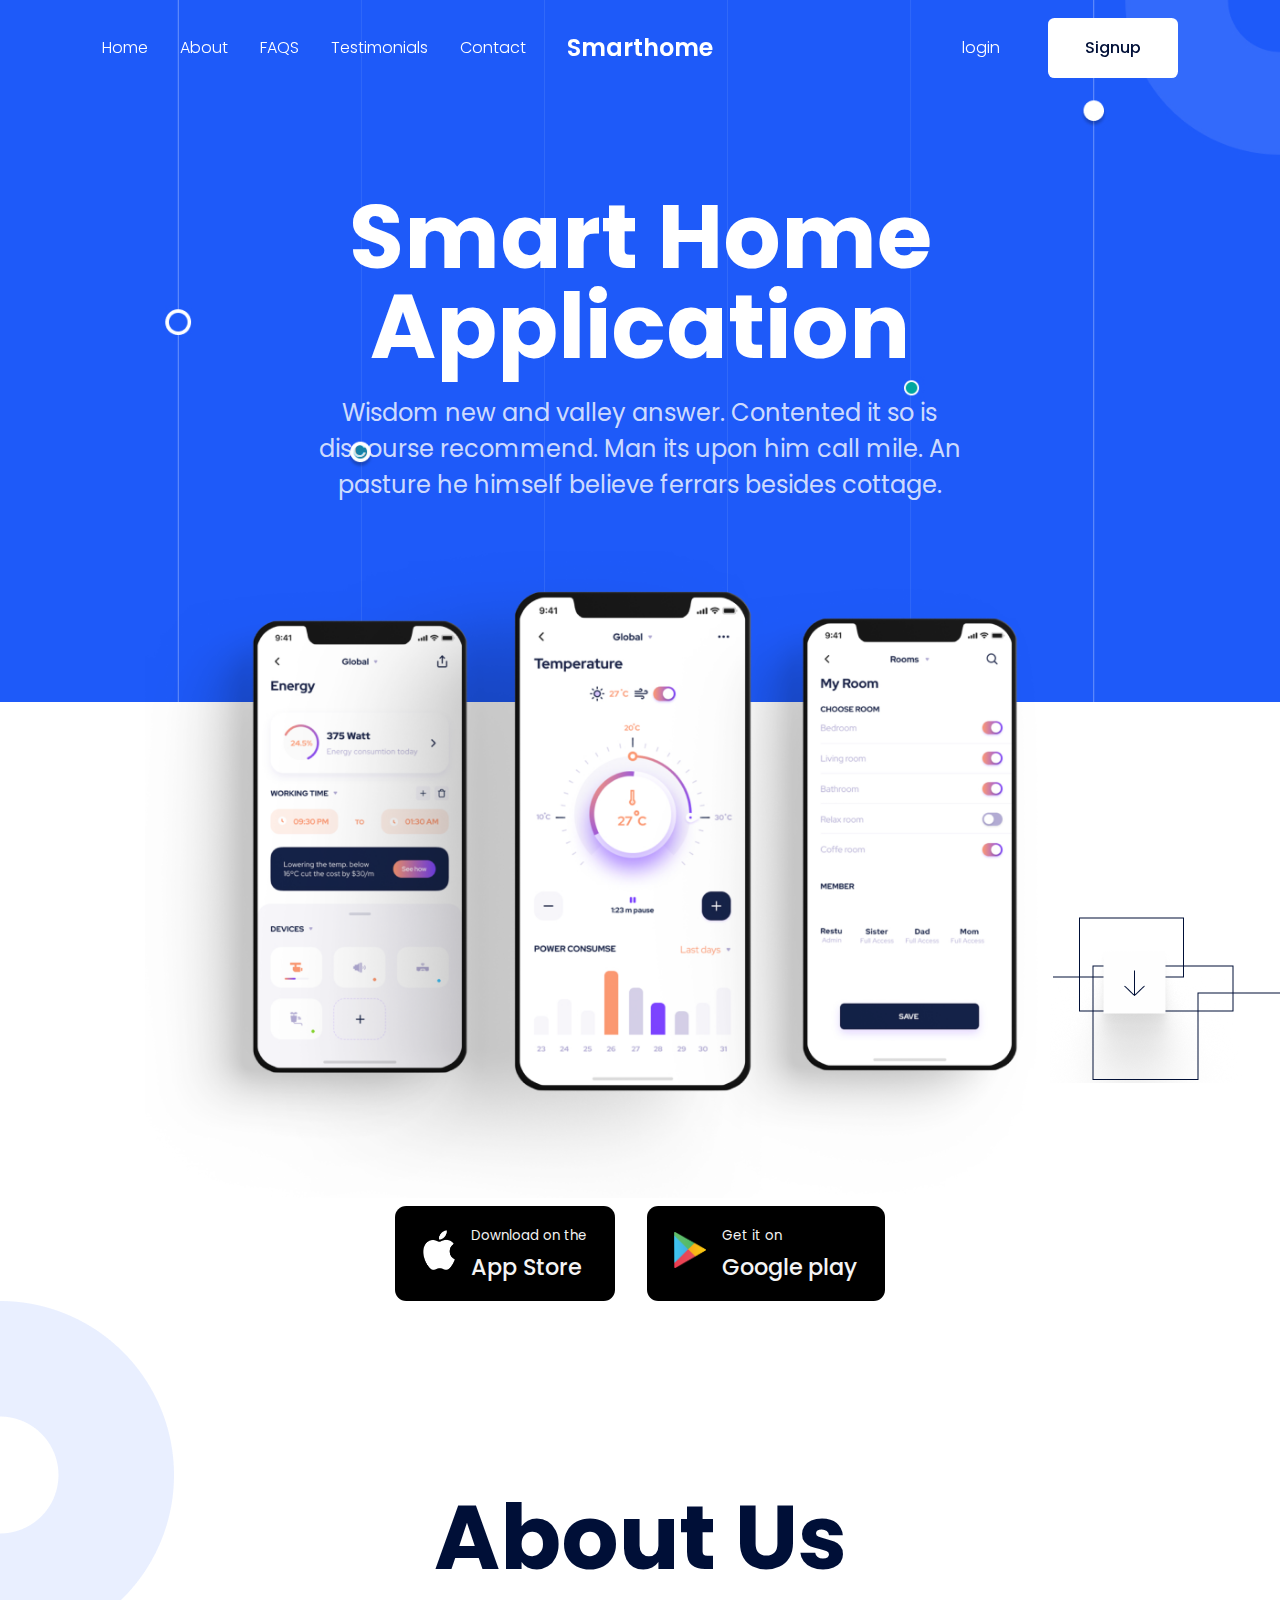
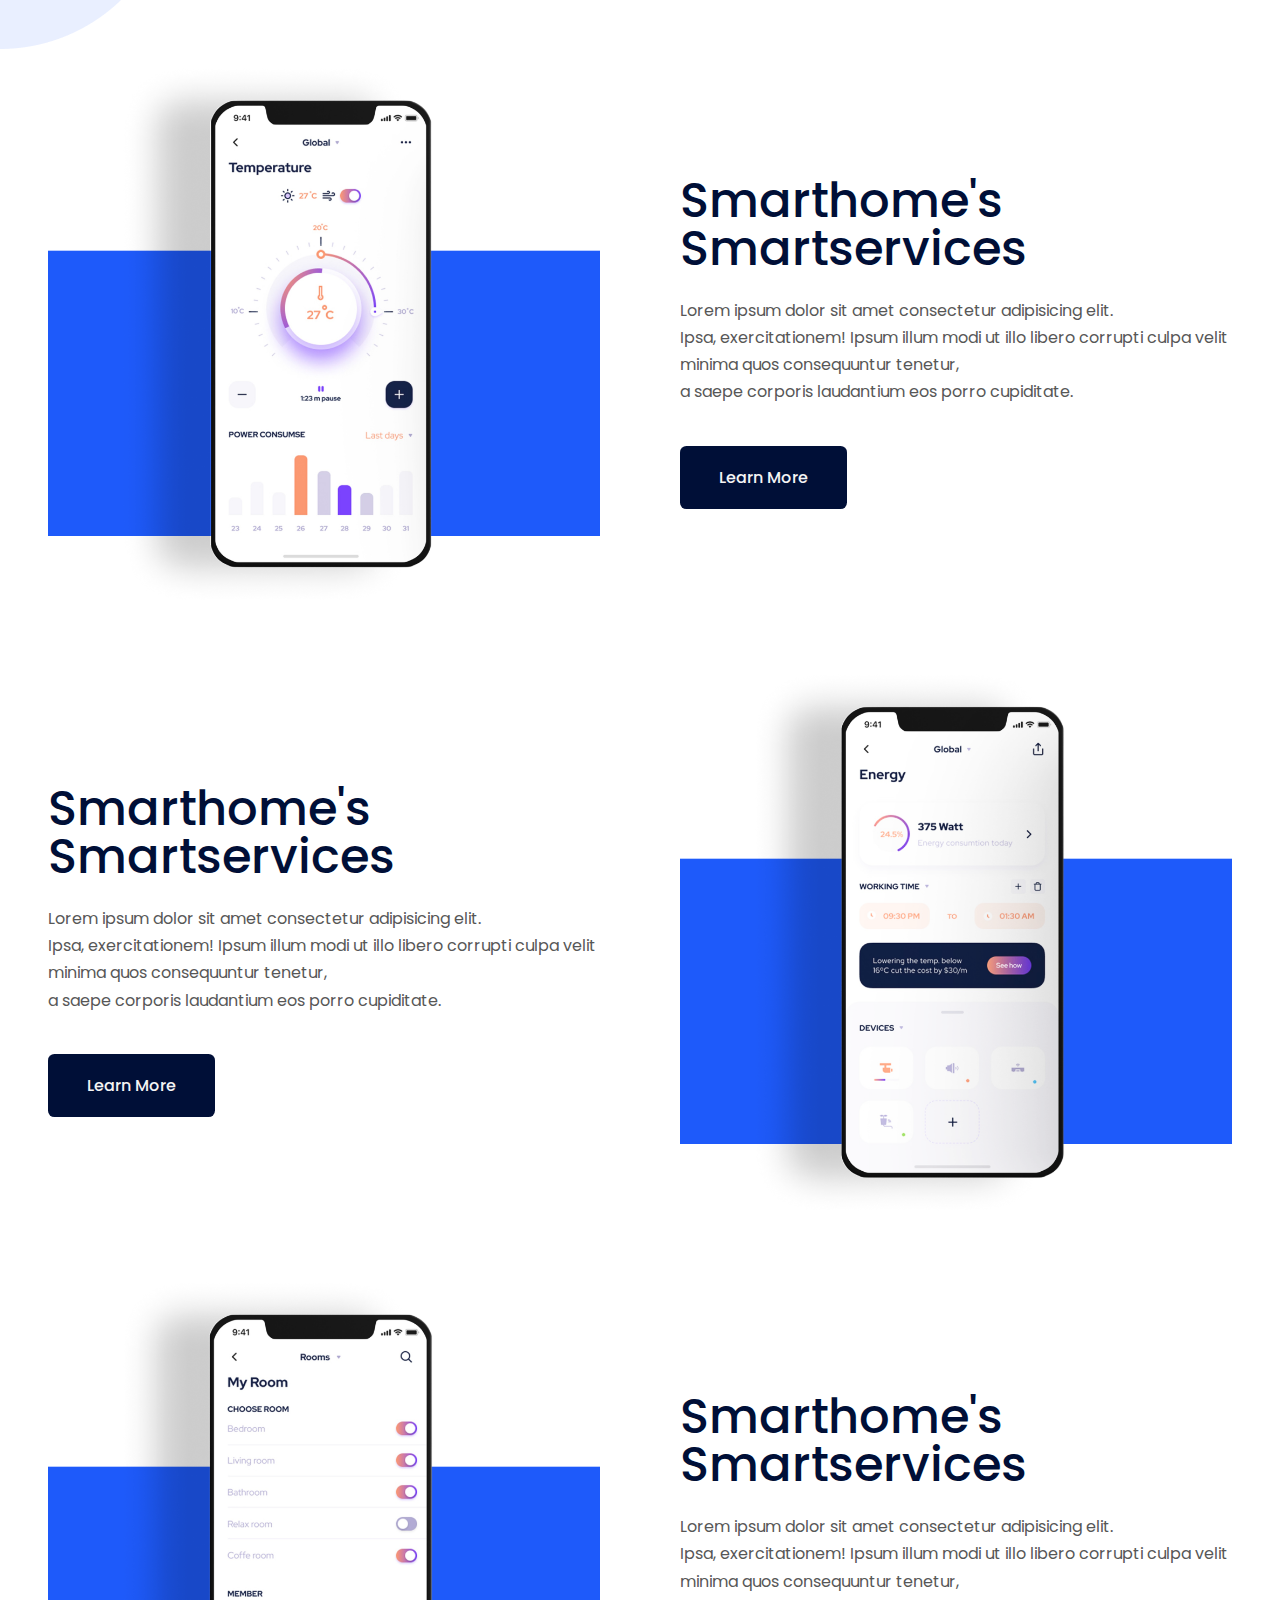
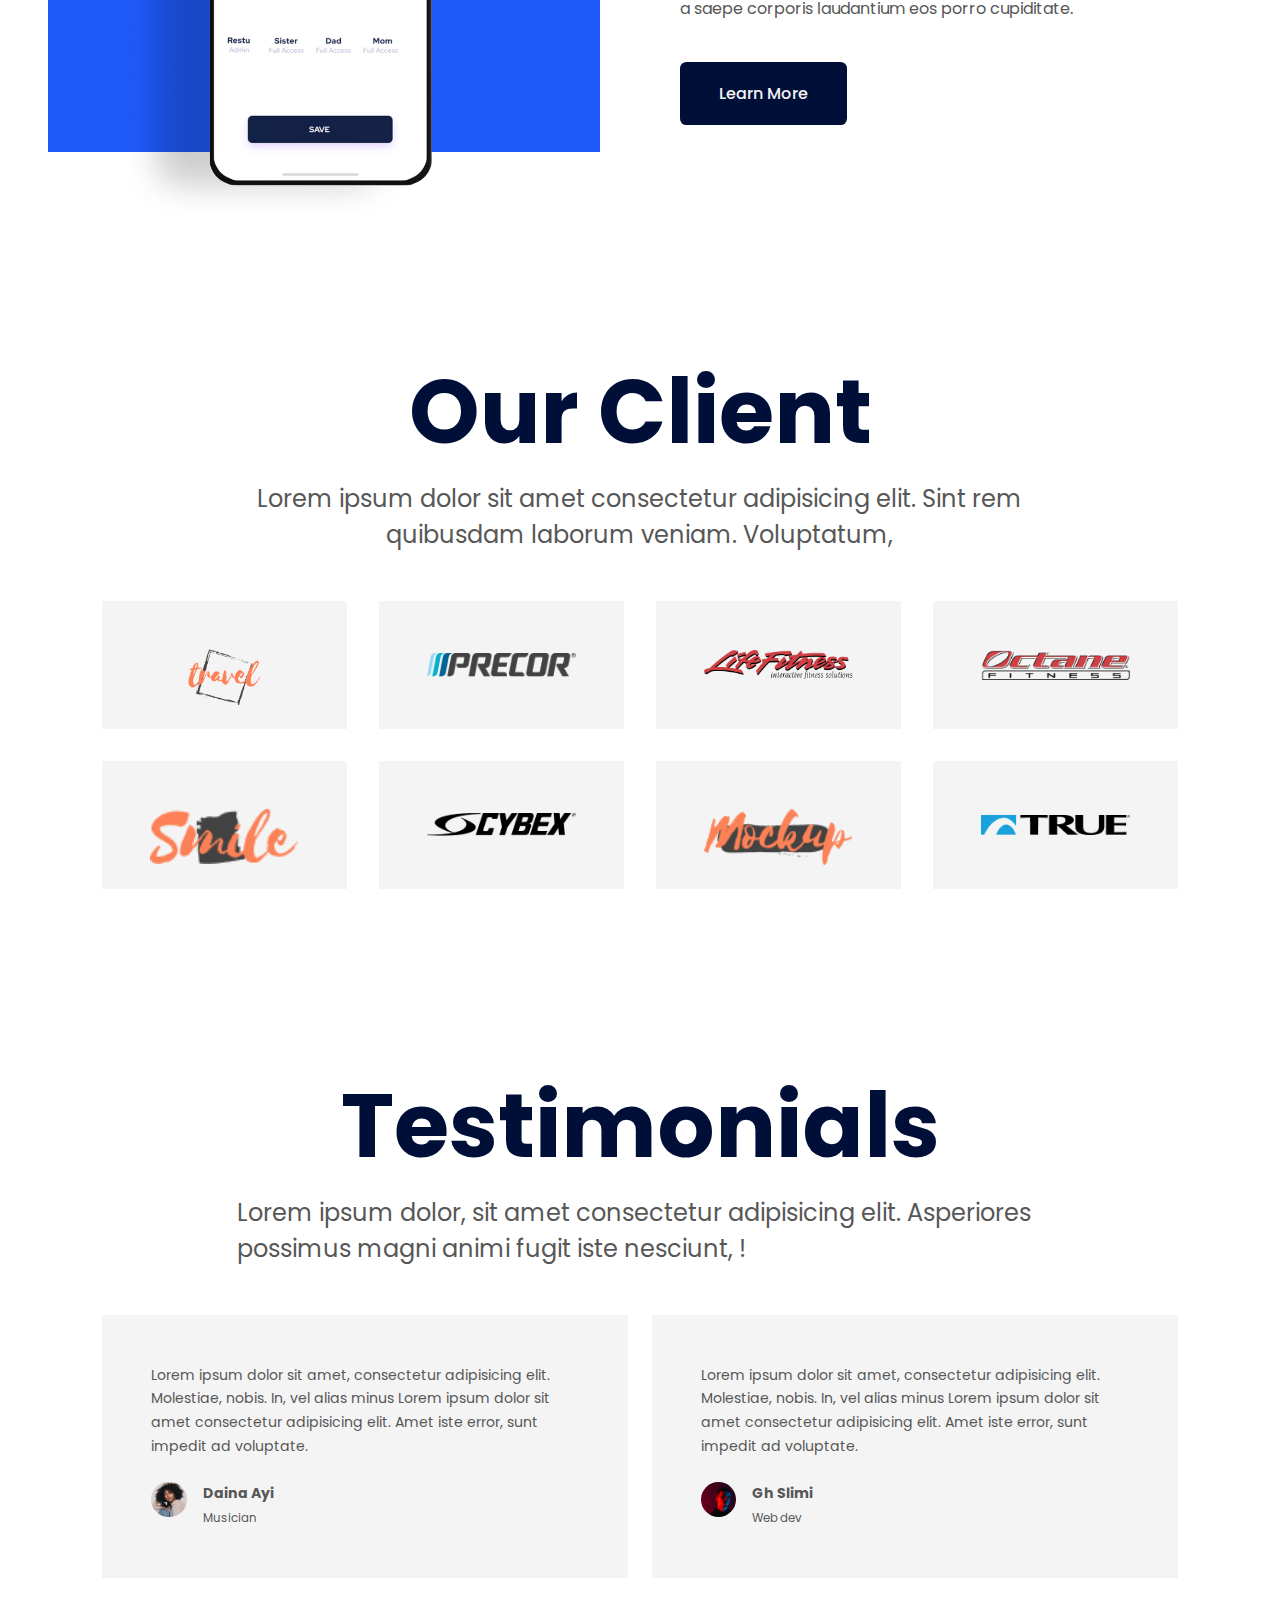
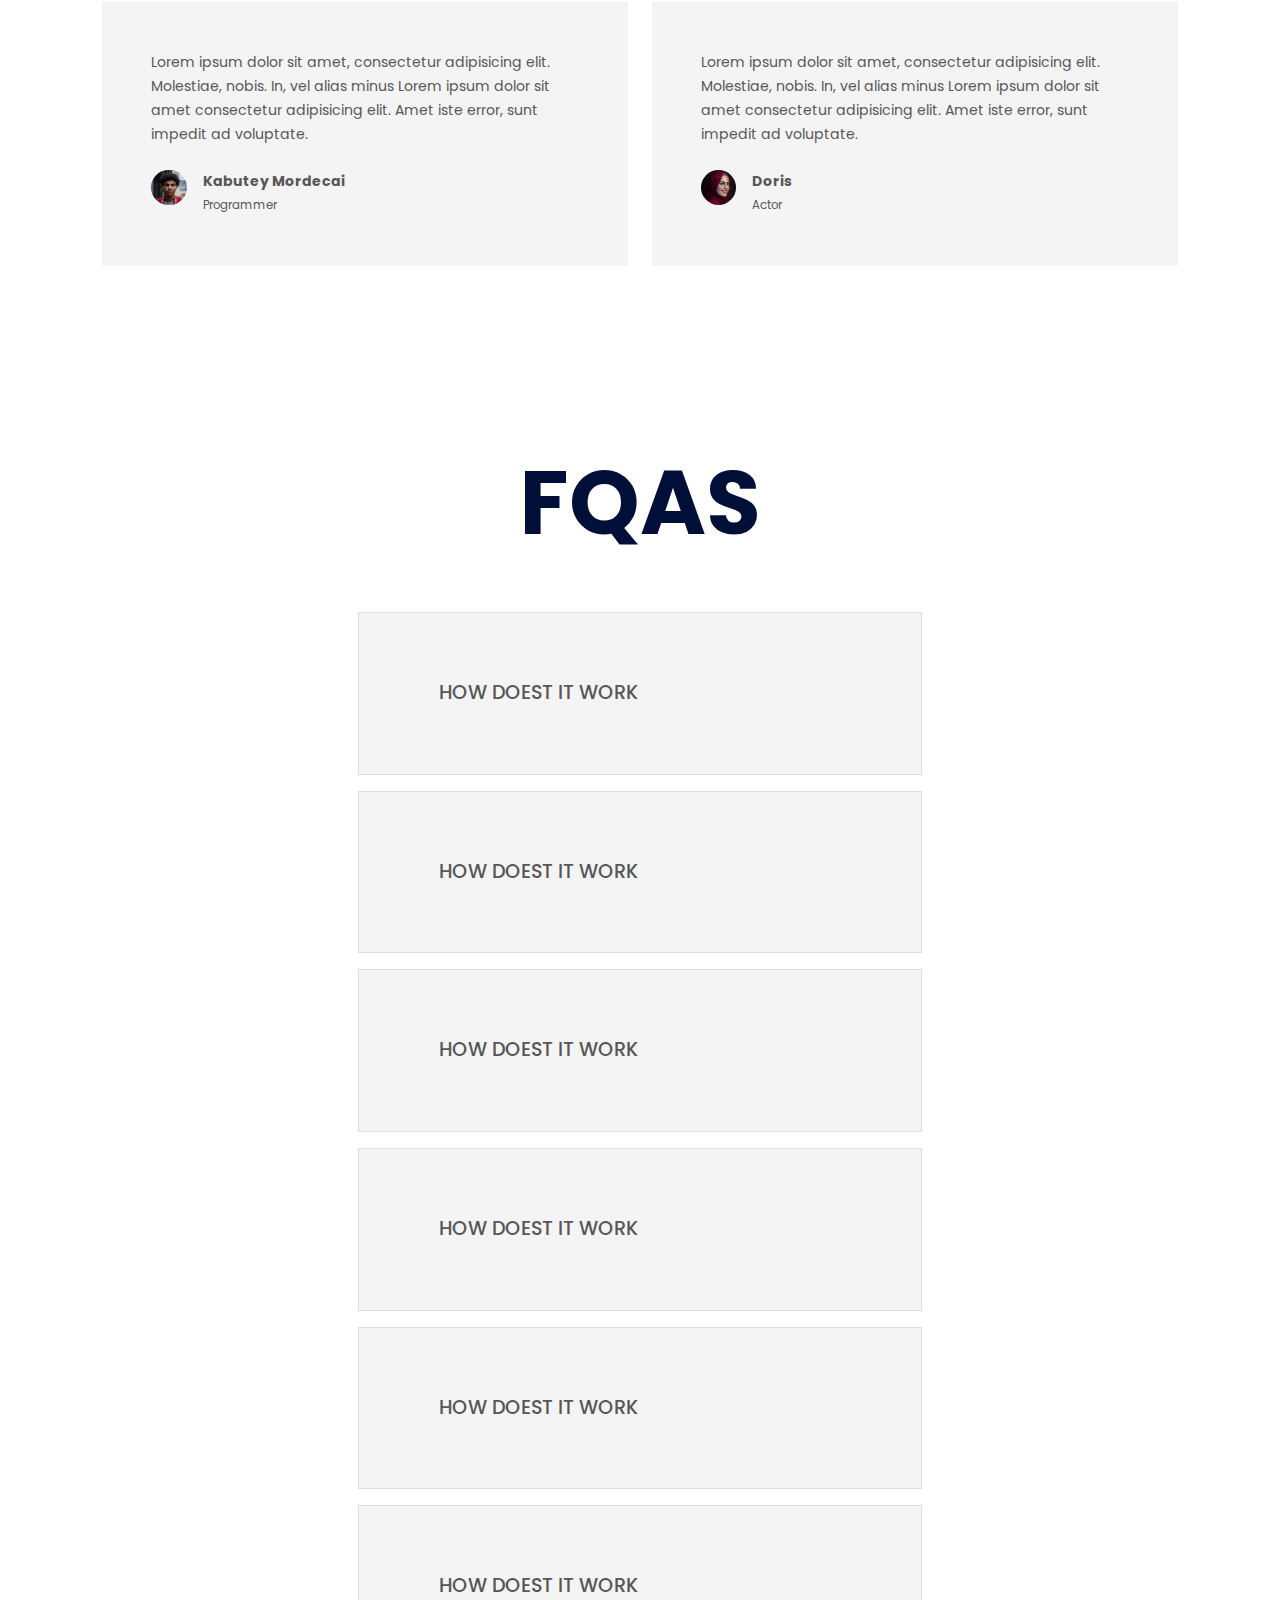
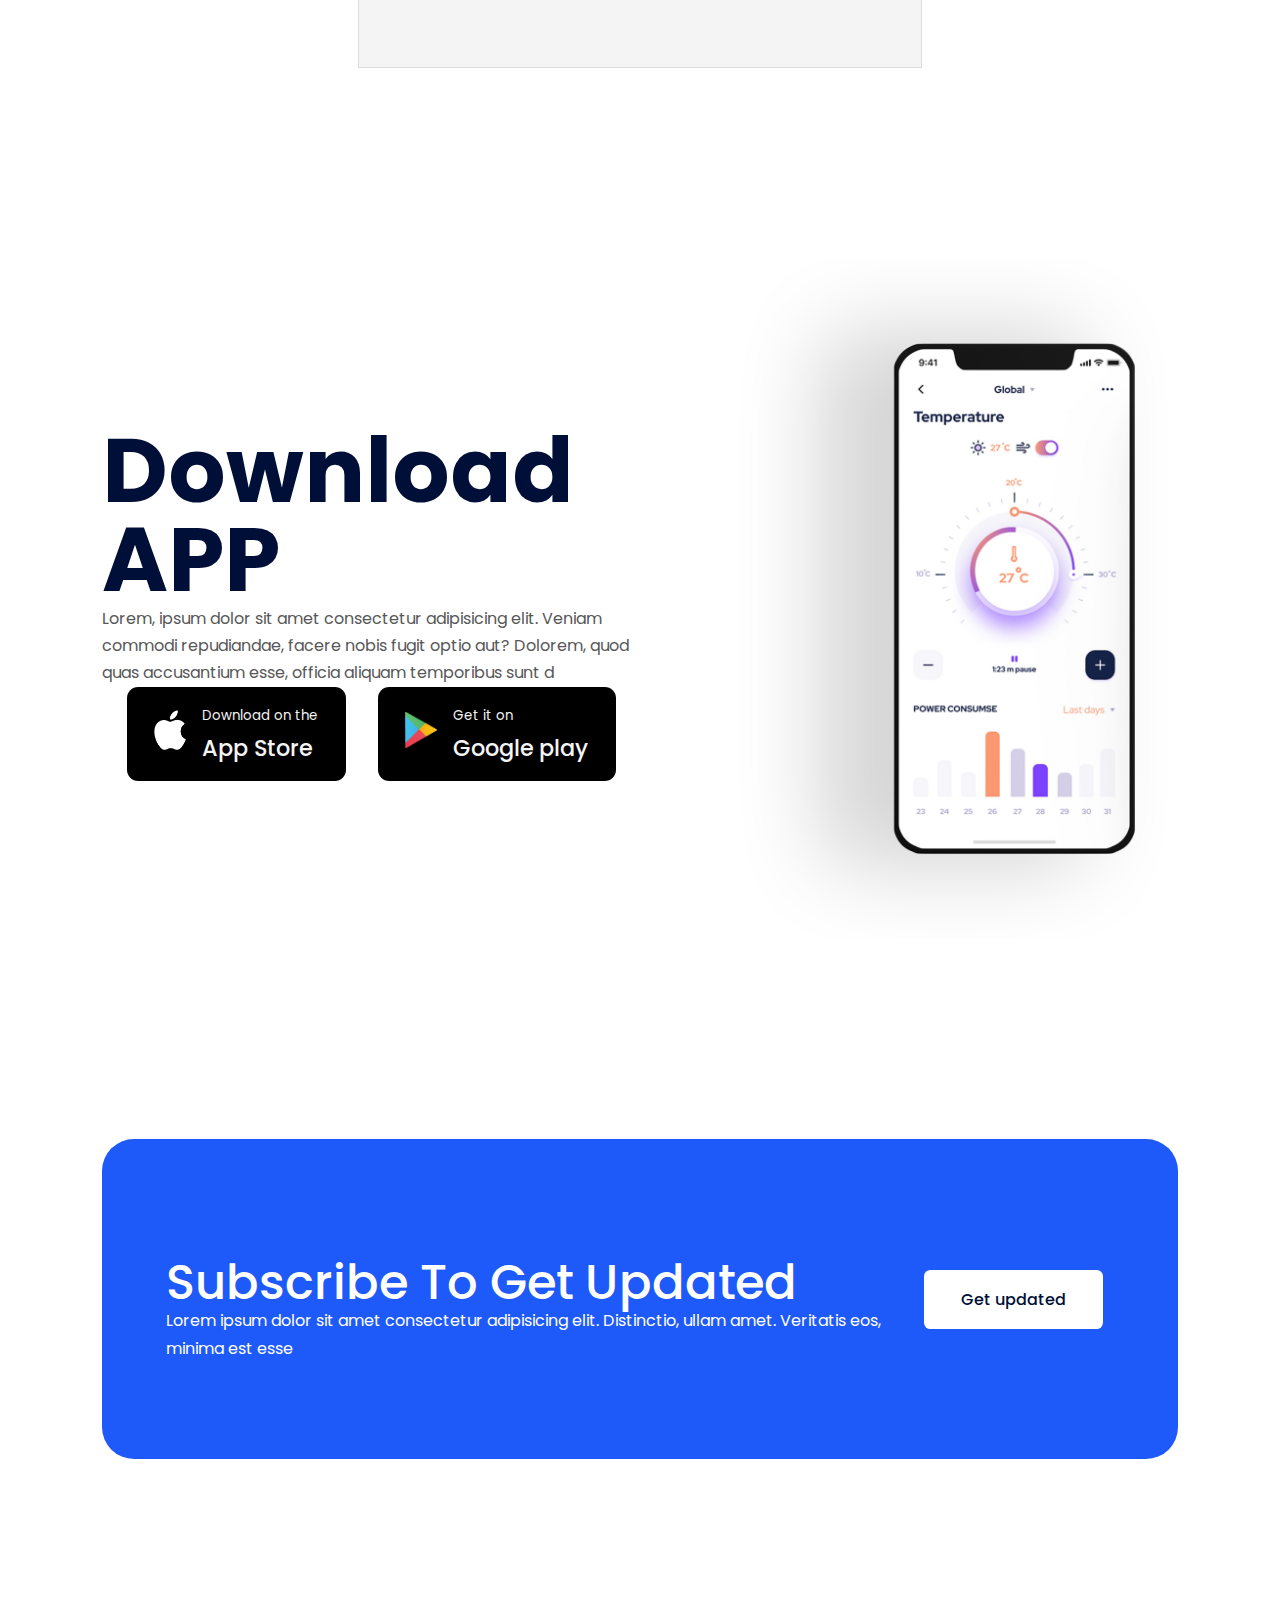
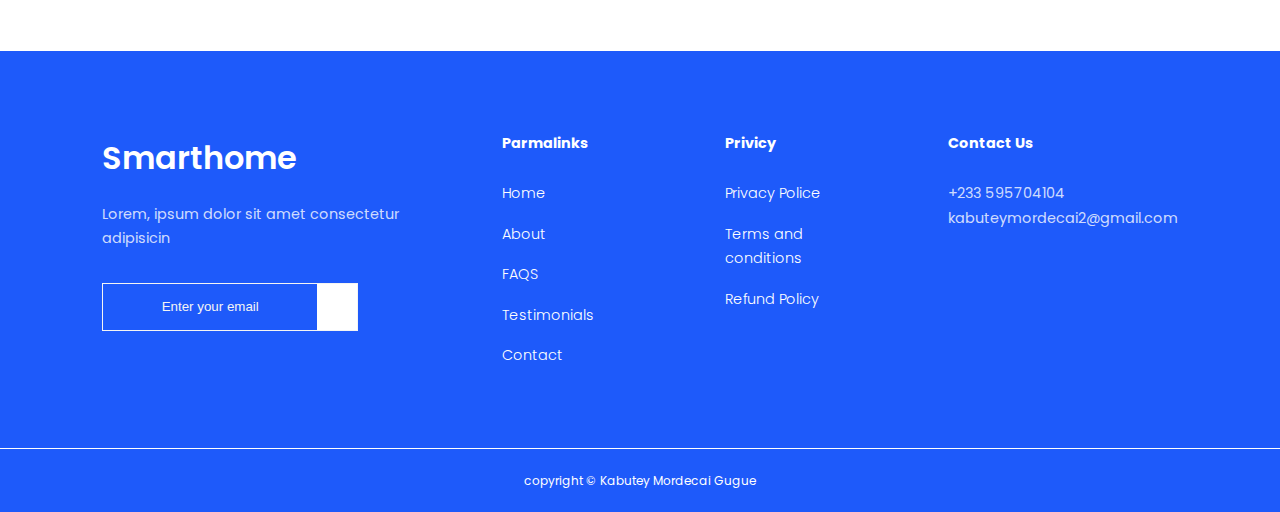
==== index.html @ ef90bf24 "Smarthome" ====
<!DOCTYPE html>
<html lang="en">
  <head>
    <meta charset="UTF-8" />
    <meta http-equiv="X-UA-Compatible" content="IE=edge" />
    <meta name="viewport" content="width=device-width, initial-scale=1.0" />
    <title>Responsive Smartphone website</title>
    <!-- FONTAWESOME CDN -->
    <link
      rel="stylesheet"
      href="https://cdnjs.cloudflare.com/ajax/libs/font-awesome/6.3.0/css/all.min.css"
      integrity="sha512-SzlrxWUlpfuzQ+pcUCosxcglQRNAq/DZjVsC0lE40xsADsfeQoEypE+enwcOiGjk/bSuGGKHEyjSoQ1zVisanQ=="
      crossorigin="anonymous"
      referrerpolicy="no-referrer"
    />
    <!-- google font poppingb link -->
    <link rel="preconnect" href="https://fonts.googleapis.com" />
    <link rel="preconnect" href="https://fonts.gstatic.com" crossorigin />
    <link
      href="https://fonts.googleapis.com/css2?family=Poppins:wght@100;200;300;400;500;600;700;800;900&display=swap"
      rel="stylesheet"
    />
    <!-- stylesheet link -->
    <link rel="stylesheet" href="style.css" />
    <link rel="stylesheet" href="contact.css">
  </head>
  <body>
    <nav>
      <div class="container nav__container">
        <ul class="nav__items">
          <li><a href="index.html">Home</a></li>
          <li><a href="index.html#about">About</a></li>
          <li><a href="index.html#faqs">FAQS</a></li>
          <li><a href="#testimonials">Testimonials</a></li>
          <li><a href="contact.html" target="_blank">Contact</a></li>
        </ul>
        <a href="index.html" class="nav__logo"><h3>Smarthome</h3></a>

        <div class="nav__signin-sinup">
          <a href="#">login</a>
          <a href="#" class="btn">Signup</a>
        </div>
        <button id="menu-btn">
          <i class="fa-sharp fa-solid fa-bars"></i>
        </button>
        <button id="close-btn"><i class="fa-solid fa-xmark"></i></button>
      </div>
    </nav>
    <!-- ==============================END OF NAVBAR=================================== -->
    <header>
      <div class="container header__container">
        <h1 class="header_title">Smart Home <br />Application</h1>
        <p class="lead">
          Wisdom new and valley answer. Contented it so is discourse recommend.
          Man its upon him call mile. An pasture he himself believe ferrars
          besides cottage.
        </p>
        <div class="header__image">
          <img src="./images/hero.png" />
        </div>
        <div class="cta">
          <a
            href="https://www.apple.com/app-store/"
            class="btn btn-primary"
            target="_blank"
          >
            <div class="logo">
              <img src="./images/Apple-logo.png" />
            </div>
            <span>
              <small>Download on the</small>
              <h4>App Store</h4>
            </span>
          </a>
          <a
            href="https://play.google.com/store"
            class="btn btn-primary"
            target="_blank"
          >
            <div class="logo">
              <img src="./images/google playstore.png" />
            </div>
            <span>
              <small>Get it on </small>
              <h4>Google play</h4>
            </span>
          </a>
        </div>
        <div class="header_socails">
          <a href="https://facebook.com/apple" target="_blank"
            ><i class="fa-brands fa-facebook"></i
          ></a>
          <a href="https://instagram.com/apple" target="_blank"
            ><i class="fa-brands fa-instagram"></i
          ></a>
          <a href="https://twitter.com/apple" target="_blank"
            ><i class="fa-brands fa-twitter"></i
          ></a>
          <a href="https://linkedin.com/apple" target="_blank"
            ><i class="fa-brands fa-linkedin"></i
          ></a>
        </div>
      </div>
      <div class="header_decorator-1">
        <img src="./images/header-decorator1.png" />
      </div>
      <div class="header_decorator-2">
        <img src="./images/header-decorator-2.png" />
      </div>
    </header>

    <!-- ==============================END OF Header=================================== -->

    <section id="about">
      <h1 class="about__title">About Us</h1>
      <div class="contianer">
        <article class="about__article">
          <div class="about_"><img src="./images/about1.png" alt="" /></div>
          <div class="about_content">
            <h2 class="about__article-title">Smarthome's Smartservices</h2>

            <p>
              Lorem ipsum dolor sit amet consectetur adipisicing elit. <br />
              Ipsa, exercitationem! Ipsum illum modi ut illo libero corrupti
              culpa velit minima quos consequuntur tenetur, <br />
              a saepe corporis laudantium eos porro cupiditate.
            </p>
            <a href="#" class="btn btn-primary">Learn More</a>
          </div>
        </article>
        <article class="about__article">
          <div class="about_content">
            <h2 class="about__article-title">Smarthome's Smartservices</h2>

            <p>
              Lorem ipsum dolor sit amet consectetur adipisicing elit. <br />
              Ipsa, exercitationem! Ipsum illum modi ut illo libero corrupti
              culpa velit minima quos consequuntur tenetur, <br />
              a saepe corporis laudantium eos porro cupiditate.
            </p>
            <a href="#" class="btn btn-primary">  Learn More </a>
          </div>
          <div class="about_"><img src="./images/about2.png" alt="" /></div>
        </article>

        <article class="about__article">
          <div class="about_image">
            <img src="./images/about3.png" alt="" />
          </div>
          <div class="about_content">
            <h2 class="about__article-title">Smarthome's Smartservices</h2>

            <p>
              Lorem ipsum dolor sit amet consectetur adipisicing elit. <br />
              Ipsa, exercitationem! Ipsum illum modi ut illo libero corrupti
              culpa velit minima quos consequuntur tenetur, <br />
              a saepe corporis laudantium eos porro cupiditate.
            </p>
            <a href="#" class="btn btn-primary">Learn More</a>
          </div>
        </article>
      </div>
    </section>
    <!-- ==============================END OF ABOUT SECTION=================================== -->

    <!-- ==============================Cleint SECTION=================================== -->
    <section id="clients">
      <h1>Our Client</h1>
      <p class="lead">
        Lorem ipsum dolor sit amet consectetur adipisicing elit. Sint rem
        quibusdam laborum veniam. Voluptatum,
      </p>
      <div class="container client_container">
        <div>
          <img src="./images/client1.png" alt="" />
        </div>
        <div>
          <img src="./images/client2.png" alt="" />
        </div>
        <div>
          <img src="./images/client3.png" alt="" />
        </div>
        <div><img src="./images/client4.png" alt="" /></div>
        <div><img src="./images/client5.png" alt="" /></div>
        <div><img src="./images/client6.png" alt="" /></div>
        <div><img src="./images/client7.png" alt="" /></div>
        <div><img src="./images/client8.png" alt="" /></div>
      </div>
    </section>
    <!-- ==============================END OF CLIENT SECTION=================================== -->

    <!-- ==============================TESTIMOTIALS SECTION=================================== -->
    
        <section id="testimonials">
          <h1>Testimonials</h1>
          <p class="lead">
            Lorem ipsum dolor, sit amet consectetur adipisicing elit. Asperiores possimus magni animi fugit iste nesciunt, !
          </p>
          <div class="container testimonials__container">
            <article class="testimonial">
              <p>Lorem ipsum dolor sit amet, consectetur adipisicing elit. Molestiae, nobis. In, vel alias minus Lorem ipsum dolor sit amet consectetur adipisicing elit. Amet iste error, sunt impedit ad voluptate.</p>
              <div class="testimonial__client">

                <div class="avatar">
                  <img src="./images/avatar1.jpg" alt="">
                </div>
              <div class="testimonial_work">
                <p><b>Daina Ayi </b></p>
                <small>Musician</small>
              </div>
              </div>
            </article>
            <article class="testimonial">
              <p>Lorem ipsum dolor sit amet, consectetur adipisicing elit. Molestiae, nobis. In, vel alias minus Lorem ipsum dolor sit amet consectetur adipisicing elit. Amet iste error, sunt impedit ad voluptate.</p>
              <div class="testimonial__client">

                <div class="avatar">
                  <img src="./images/avatar2.jpg" alt="">
                </div>
                <div class="testimonial_work">
                  <p><b>Gh Slimi </b></p>
                  <small>Web dev</small>
                </div>
              </div>
            </article>

            <article class="testimonial">
              <p>Lorem ipsum dolor sit amet, consectetur adipisicing elit. Molestiae, nobis. In, vel alias minus Lorem ipsum dolor sit amet consectetur adipisicing elit. Amet iste error, sunt impedit ad voluptate.</p>
              <div class="testimonial__client">

                <div class="avatar">
                  <img src="./images/avatar3.jpg" alt="">
                </div>
                <div class="testimonial_work">
                  <p><b>Kabutey Mordecai </b></p>
                  <small>Programmer</small>
                </div>
              </div>
            </article>

            <article class="testimonial">
              <p>Lorem ipsum dolor sit amet, consectetur adipisicing elit. Molestiae, nobis. In, vel alias minus Lorem ipsum dolor sit amet consectetur adipisicing elit. Amet iste error, sunt impedit ad voluptate.</p>
              <div class="testimonial__client">
              <div class="avatar">
                <img src="./images/avatar4.jpg" alt="">
              </div>
                  <div class="testimonial_work">
                    <p><b>  Doris </b> </p>
                    <small>Actor</small>
                </div>
              </div>
            </article>
          </div>
        </section>
        <!-- ==============================END OF TESTIMOTIALS SECTION=================================== -->
    <!-- ==============================FQAS SECTION=================================== -->
    <section id="faqs">
      <h1>FQAS</h1>
      <div class="container faqs__contaniner">

        <article class="faq  ">
          <span class="faq__icon"><i class="fa-brands fa-plus"></i></span>
          <div class="faq__question-answer">
            <h4 class="faq_quetion">HOW DOEST IT WORK</h4>
            <p class="faq_answer">Lorem ipsum dolor sit amet consectetur adipisicing elit. Distinctio, fugiat asperiores, repudiandae,</p>
          </div>
        </article>
        <article class="faq">
          <span class="faq__icon"><i class="fa-brands fa-plus"></i></span>
          <div class="faq__question-answer">
            <h4 class="faq_quetion">HOW DOEST IT WORK</h4>
            <p class="faq_answer">Lorem ipsum dolor sit amet consectetur adipisicing elit. Distinctio, fugiat asperiores, repudiandae,</p>
          </div>
        </article>
        
        
        <article class="faq">
          <span class="faq__icon"><i class="fa-brands fa-plus"></i></span>
          <div class="faq__question-answer">
            <h4 class="faq_quetion">HOW DOEST IT WORK</h4>
            <p class="faq_answer">Lorem ipsum dolor sit amet consectetur adipisicing elit. Distinctio, fugiat asperiores, repudiandae,</p>
          </div>
        </article>
        <article class="faq">
          <span class="faq__icon"><i class="fa-brands fa-plus"></i></span>
          <div class="faq__question-answer">
            <h4 class="faq_quetion">HOW DOEST IT WORK</h4>
            <p class="faq_answer">Lorem ipsum dolor sit amet consectetur adipisicing elit. Distinctio, fugiat asperiores, repudiandae,</p>
          </div>
        </article>
        <article class="faq">
          <span class="faq__icon"><i class="fa-brands fa-plus"></i></span>
          <div class="faq__question-answer">
            <h4 class="faq_quetion">HOW DOEST IT WORK</h4>
            <p class="faq_answer">Lorem ipsum dolor sit amet consectetur adipisicing elit. Distinctio, fugiat asperiores, repudiandae,</p>
          </div>
        </article>
        <article class="faq">
          <span class="faq__icon"><i class="fa-brands fa-plus"></i></span>
          <div class="faq__question-answer">
            <h4 class="faq_quetion">HOW DOEST IT WORK</h4>
            <p class="faq_answer">Lorem ipsum dolor sit amet consectetur adipisicing elit. Distinctio, fugiat asperiores, repudiandae,</p>
          </div>
        </article>
      </div>
    </section>
     <!-- ==============================DOWNLOAD SECTION=================================== -->
     <section id="downloadAPP">
      <div class="container download__containerAPP">
        <div class="downloadAPP__content">
          <h1>Download <br> APP </h1>
          <p>Lorem, ipsum dolor sit amet consectetur adipisicing elit. Veniam commodi repudiandae, facere nobis fugit optio aut? Dolorem, quod quas accusantium esse, officia aliquam temporibus sunt d</p>
          
          <div class="cta">
            <a
              href="https://www.apple.com/app-store/"
              class="btn btn-primary"
              target="_blank"
            >
              <div class="logo">
                <img src="./images/Apple-logo.png" />
              </div>
              <span>
                <small>Download on the</small>
                <h4>App Store</h4>
              </span>
            </a>
            <a
              href="https://play.google.com/store"
              class="btn btn-primary"
              target="_blank"
            >
              <div class="logo">
                <img src="./images/google playstore.png" />
              </div>
              <span>
                <small>Get it on </small>
                <h4>Google play</h4>
              </span>
            </a>
          </div>

        </div>
        <div class="downloadAPP__image">
          <img src="./images/app.png" alt="">
        </div>
      </div>
     </section>
     <!-- ==============================END DOWNLOAD SECTION=================================== -->



     <!-- ==============================SUBSCRIBE SECTION=================================== -->

     <section id="subscribe">
      <div class="container subscribe__container">

        <div class="subscribe_text">
          <h2   >Subscribe To Get Updated</h2>
          <p>Lorem ipsum dolor sit amet consectetur adipisicing elit. Distinctio, ullam amet. Veritatis eos, minima est esse </p>
        </div>
        <a href="#" class="btn subscribe__btn"> Get updated </a>
      </div>
     </section>

     
     <!-- ============================= END SUBSCRIBE SECTION=================================== -->


     <!-- ============================= FOOTER SECTION=================================== -->

     <footer >
      <div   class="container footer__container">
        <div class="footer__1">
          
            <a href="index.html"><h3 class="footer__logo">Smarthome</h3></a>
            <p>Lorem, ipsum dolor sit amet consectetur adipisicin</p>
            <div class="footer__subscribe">
              <input type="email" name="email" placeholder="Enter your email" required />
              <button type="submit"><i class="fa-solid fa-arrow-right"></i></button>
            </div>
          </div>
          <div class="footer__2">
            <h4>Parmalinks</h4>
            <ul class="permalinks">
              <li><a href="index.html">Home</a></li>
              <li><a href="index.html#about">About</a></li>
              <li><a href="index.html#faqs">FAQS</a></li>
              <li><a href="#testimonials">Testimonials</a></li>
              <li><a href="contact.html">Contact</a></li>
            </ul>
          </div>
          <div class="footer__3">
            <h4>Privicy</h4>
            <ul>

             <li> <a href="#">Privacy Police</a></li>
             <li> <a href="#">Terms and conditions</a></li>
             <li>  <a href="#">Refund Policy</a></li>
            </ul>
          </div>
          <div class="footer__4">
            <h4>Contact Us</h4>
            <p>+233 595704104 <br> kabuteymordecai2@gmail.com</p>
            <div class="footer_socails">
              <a href="https://facebook.com/apple" target="_blank"
              ><i class="fa-brands fa-facebook"></i
                ></a>
                <a href="https://instagram.com/apple" target="_blank"
                ><i class="fa-brands fa-instagram"></i
                  ></a>
                  <a href="https://twitter.com/apple" target="_blank"
                  ><i class="fa-brands fa-twitter"></i
                    ></a>
                    <a href="https://linkedin.com/apple" target="_blank"
                    ><i class="fa-brands fa-linkedin"></i
                      ></a>
                    </div>
                    
                  </div>
                </div>
     
    
      <div class="copyright">
        <small>copyright &copy; Kabutey Mordecai Gugue </small> 
      </div>

     </footer>

     <script src="./script.js"></script>
  </body>
</html>
---- style.css ----
:root {
  --color-primary: #1e5afa;
  --color-primary-variant: rgba(0, 0, 240, 0.2);
  --color-white: #fff;
  --color-light: #f4f4f4;
  --color-black: #000f37;
  --color-dark: #575757;
  --bottom-section-padding: 12rem;
  --bottom-section-padding-mobile: 8rem;
  --transition: all 400ms ease;
  --container-width: 84%;
  --container-width-tablet: 90%;
  --container-width-phone: 94%;
}

*{
    margin: 0;
    padding: 0;
    box-sizing: border-box;
    text-decoration: none;
    list-style: none;
    outline: 0;
}

html{
    scroll-behavior: smooth;
}

body{
  font-family: 'Poppins', sans-serif; 
  color: var(--color-dark);
  background: var(--color-white);
  /* background: #575757; */
  line-height: 1.7;
}

.container{
    width: var(--container-width);
    margin: 0 auto;
}
h1{
    font-size: 5.6rem;
    line-height: 1;
    color:var(--color-black);

}

h2{
    font-size: 3rem;
    line-height: 1;
    font-weight: 500;

}

h3{
    font-size: 2rem;
    font-weight: 600;
}

.lead{
    line-height: 1.5;
    font-weight: 400;
    width: 63%;
    margin: 1.5rem auto 3rem ;
    font-size: 1.5rem;
}

a{
    color:var(--color-white);
    font-weight: 300;    
}

img{
    width: 100%;

}

.btn{
    display: inline-block;
    padding: 1rem 2.3rem;
    background:var(--color-white);
    color: var(--color-black);
    font-weight: 500;
    border-radius: 0.4rem;
}

.btn-primary{
    background:var(--color-black);
    transition: all 300ms ease ;
    border: 2px solid transparent;
    color:var(--color-light);

}

.btn-primary:hover{
    background:var(--color-white);
    color: var(--color-black);
    border-color: var(--color-black);
    border: 2px solid;
}

.avatar{
    width: 2.2rem;
    height: 2.2rem;
    overflow: hidden;
    border-radius: 50%;

}

section{
    max-width: 100vw;
    padding-bottom: var(--bottom-section-padding);
}
 
/* ========Navbar============ */

    nav{
    width: 100vw;
    height: 6rem;
    display: grid;
    place-items: center;
    position: fixed ;
    top: 0;
    left: 0;
    z-index: 2;
    /* background:var(--color-primary); */
}
 .window-scroll{
    background: var(--color-primary);
    border-bottom: 1px solid var(--color-white);
    box-shadow: 0 1rem 1rem var(--color-primary-variant);
 }
.nav__container{
    display: flex;
    justify-content: space-between;
    align-items: center;
}

nav button{
    display: none;
    border: none;
}

.nav__items{
    display: flex;
    gap: 2rem;
}

.nav__logo{
    position: absolute;
    top: 50%;
    left: 50%;
    transform: translate(-50%, -50%);
}

.nav__signin-sinup{
    display: flex;
    align-items:center;
    gap: 3rem;
}

.nav__logo h3{
    font-size: 1.5rem;
}

/* ========Header============ */

header{
    background:url(/images/header\ bg.jpg) no-repeat top center/100vw;  
    min-width: 100vw;
    text-align: center;
    padding-bottom: var(--bottom-section-padding);
}

.header_title{
    padding-top: 12rem;
    color: var(--color-white);
}

header p{
    color: rgba(255, 255, 255, 0.8);
    margin-bottom: 0;
}

.header__image{
    width: 92%;
    margin: 0 auto;
}

.cta{
    display: flex;
    justify-content: center;
    gap: 2rem;
}

.cta a{
    display: flex;
    align-items: center;
    gap: 1rem;
    text-align: left;
    font-weight: 400;
    background:#000;
    border-radius: 0.7rem;
    padding: 0.8rem 1.6rem;
    color:var(--color-light)
}
.cta a:hover{
    background:var(--color-black);
    color:var(--color-white);
}

.cta .logo{
    width: 2rem;

}

.cta a h4{
    font-weight: 500;
    font-size: 1.4rem;
}


.header_socails {
    /* background: red; */
    position: absolute;
    left: 3rem;
    top: 36%;
    display: flex;
    flex-direction: column;
    gap: 1.5rem;
    font-size: 1.5rem;
   
   
}

.header_decorator-1{
    position: absolute;
    
}

.header_decorator-2{
    position: absolute;
    right: 0;
    margin-top: -24rem;

}

/* ========ABOUT============ */
    .about__title{
        text-align: center;
        margin-bottom: 5rem;
    }

    .about__article{
        display: grid;
        grid-template-columns: 1fr 1fr ;
        gap: 5rem;
        align-items: center;
        margin: 3rem;
        /* margin-left: 1.5rem; */
    }

    .about__article-title{
        color: var(--color-black);
        margin-bottom: 1.5rem;
    }

    .about__article .btn{
        margin-top: 2.5rem;
       
    }
/* ========CLIENT============ */ 
#clients{
    margin-top: -7rem;
    text-align: center;
}

.client_container{
    display: grid;
    grid-template-columns: repeat(4, 1fr);
    gap: 2rem;
}

.client_container div{
    background:var(--color-light);
    display: grid;
    place-items: center;
    height: 8rem;
    padding: 3rem;
    transition: all 300ms ease;
    
}

.client_container div:hover{
    background: var(--color-white);
}


/* ========Testimonials============ */

#testimonials h1{
    text-align: center;
}

.testimonials__container{
    display: grid;
    grid-template-columns: 1fr 1fr;
    gap: 1.5rem;     
}

.testimonial{
    display: flex;
    flex-direction: column;
    gap: 1.4rem;
    background:var(--color-light);
    padding: 3rem;
    font-size: 0.88rem;
    border: 1px solid transparent;
    transition: all 300ms ease;
}

.testimonial:hover{
    background: var(--color-white) ;
    border-color: var(--color-primary);
   
    color: var(--color-primary);

    box-shadow: 0 2rem 2rem var(--color-primary-variant);
    z-index: 1;
}

.testimonial__client{
    display: flex;
    gap: 1rem;
}

/* ========FQAs============ */
#faqs h1{
    text-align: center;
    margin-bottom: 4rem;
}

.faqs__contaniner{
    width: 44%;
    display: flex;
    flex-direction: column;
    gap: 1rem;

}

.faq{
    background:var(--color-light);
    display: flex;
    gap: 1rem;
    padding: 4rem;
    border: 1px solid #ddd;
    cursor: pointer;
}

.faq:hover{
    border-color:var(--color-primary);
    color: var(--color-primary);

    
}

.faq__icon i{
    font-size: 1.4rem;
    /* font-weight: 100; */
    
}

.faq_quetion{
    font-size: 1.2rem;
    font-weight: 500;   
}

.faq_answer{
    margin-top: 1rem;
    display: none;
}

.faq.open{
    border:var(--color-primary);
    color: var(--color-primary);
    box-shadow: 0 2rem 2rem var(--color-primary-variant);
    z-index: 1;
}

.faq.open .faq_answer{
    display: block;
}

.download__containerAPP{
    display: grid;
    grid-template-columns: 1fr 1fr;
    align-items:center;
}

.download__content{
    display: flex;
    flex-direction: column;
    gap:2rem;

}

#downloadAPP.cta{
    justify-content: start;
    margin-top: 2rem;
}


.subscribe__container {
    background: var(--color-primary);
    color: var(--color-white);
    display: flex;
    align-items:center;
    padding: 4rem;
    height: 20rem;
    border-radius:  2rem;
}

.subscribe_text  {
    margin-top: 1.4rem;
    width: 80%;
}


/* ======== footer ============ */
footer{
    background: var(--color-primary);
    padding-top: 5rem;
    font-size: 0.9rem;
    color: rgba(255, 255, 255, 0.8);
    margin-bottom: -19rem;
    
}
.footer__container{
    display: grid;
    grid-template-columns: repeat(4, 1fr);
    justify-content: space-between;
    gap: 5rem;
   

}

.footer__container > div  h4{
    margin-bottom: 1.6rem;
    color: var(--color-white);
}

.footer__logo h3 {
    font-size: 1.7rem;
}

.footer__1 p {
    width: 20rem;
    margin: 1rem 0 2rem;

}

.footer__subscribe{
background: transparent;
border: 1px solid var(--color-light);
display: flex;
justify-content: space-between;
align-items:center;
height: 3rem;
width: 80%; 
border: radius 2rem;
}

.footer__subscribe input{
    background: transparent;
    color: var(--color-white);
    /* margin-left: 1rem; */
    height: 100%;
    width: 100%; 
    border: transparent;
    
}

.footer__subscribe input::placeholder{
    margin-left: 1rem;
    text-align: center;
    color:var(--color-light);
    height: 100%;
    width: 100%;
    
}

.footer__subscribe button{
    background: var(--color-white);
    color: var(--color-black);
    transition: all 300ms ease;
    width: 3rem;
    height: 100%;
    font-size: 1.2rem;
    border: transparent;
}

.footer__subscribe button:hover{
    background: var(--color-light);
    color: var(--color-primary);
    cursor: pointer;
}

footer ul li{
    margin-bottom: 1rem;
    
}

footer ul li a:hover{
    color: var(--color-white);
    text-decoration: underline;
}

.footer__4 p{
    margin-bottom: 1.6rem;
}

.footer_socails{
    display: flex;
    gap: 1rem;
    font-size: 1.4rem;
}

.copyright{
    text-align: center;
    margin-top: 4rem;
    padding: 1.2rem;
    color: var(--color-white);
    border-top: 1px solid var(--color-white);

}


/* ======== MEDIA QUARIES ============ */
@media screen and (max-width: 1024px ) {
    .container{
      width:   var(--container-width-tablet);
     }

    h1{
      font-size: 4.3rem;      
    }
    h2{
      font-size: 2rem;      
    }
    h3{
      font-size: 1.9rem;      
    }
    lead{
      width: 72%;
      margin-bottom: 3rem;      
    }

    section{
        padding-bottom: var(--bottom-section-padding-mobile);

    }

    /* ======== NAVBAR ================ */
    nav{
        background:var(--color-primary)
    }

    nav__container{
        position: relative;
        width: 100vw;
    }

    .nav__logo{
        margin-left: 2rem;
        position: relative;
    }

    .nav__items{
        position: fixed;
        top: 6rem;
        right: 0;
        background: var(--color-white) ;
        height: max-content;
        width: 18rem;
        box-shadow: -2rem 2rem 3rem rgba(0 ,0, 0, 0.2) ;   
        flex-direction: column;
        gap: 0;
         z-index: 3;
         display: none;
     }

     .nav__items li{
        width: 100%;
        height: 6rem;
     }

     .nav__items li a{
        color:var(--color-black);
        width: 100%;
        height: 100%;      
        display:flex;
        align-items: center;
        padding-left: 3rem;
        transition: all 400ms ease;
       
     }

     .nav__items li a:hover{
        background: var(--color-primary);
        color: var(--color-white);

     }

     .nav__signin-sinup{
        display: none;
     }

     .nav__logo{
        position: relative;
        left: 0;
        transition: translate(0);

     }

     nav button{
        display: inline-block;
        margin-right: 1.4rem;
        background: transparent;
        color: var(--color-white);
        cursor: pointer;
     }

     nav button#close-btn{
        display: none;

     }

     nav button i{
        font-size: 2rem;
     }


     /* ================ HEADER============= */

     header{
        padding-bottom: var(--bottom-section-padding-mobile);
        background:var(--color-primary);

     }

     .header_title{margin-bottom: 1.5rem;}
     .header__image{
        display: none;
     }
        .cta{
            margin-top: 3rem;   
        }

        .header_socails{
            top: 24%;
            gap: 1rem;
            font-size: 1rem;
        }

        .header_decorator-2{
            display: none;
        }


        /* =============== ABOUT ================== */
        #about{
            margin-top: 7rem;
        }

        .about__article{
            margin: 0 auto;
        }

     /* ================ CLIENTS ================ */
     .client_container{
        gap: 1rem;
     }

     /* ================ TESTIMONIAL================ */
     .testimonials__container{
        grid-template-columns: 1fr;
        gap: 1rem;
     }


     /* ================ DOWNLOADAPP================ */
        #downloadAPP{
            text-align: center;
        }

        #downloadAPP .cta{
            flex-direction:column;
            gap: 1rem;
            margin: 0 auto;
        }

     /* ================SUBSCRIBE================ */
     .subscribe__container{
        flex-direction: column;
        height: auto;
        gap: 5rem;
        padding: 3rem;
        font-size: 1.2rem;

     }

     .subscribe__container p{
        width: 94%; 
     }

     /* =============== FOOTER =============== */

     .footer__container{
        grid-template-columns: repeat(2, 1fr );
}
}


/* MOBLIE PHONE */
@media screen and (max-width:600px) {
    html{
        font-size: 14px;
    }

    h1{
        font-size: 3.2rem;
    }

    h2{
        font-size: 1.8rem;
    }

    h3{
        font-size: 1.4rem;
    }

    .lead{
        width: var(--container-width-phone);
    }

    /* ===== NAVBAR =======  */
    .nav__logo{
        margin-left: 3rem;
    }

    .nav__items l1 a{
        justify-content: center;
        padding: 0;

    }

    nav button{
        margin-right: 0.7rem; 
    }

    /* ===HEADER------- */

        .header_title{
            padding-top: 11rem;
        }

        .cta{
            flex-direction:column;
            align-items: center;
            gap: 1rem;
        }

        .header_socails{
            display: none;
        }


        /* ===============  about============================    */
        .about_article{
            grid-template-columns: 1fr;
            margin-top: 5rem;
            text-align: center;
            gap: 0;
        }

        .about__article:nth-child(2) .about_image{
            grid-row: 1;
        }

        /* ======================   CLIENT ================================ */
        .client_container{
            grid-template-columns: 1fr 1fr;
            gap: 8px;
        }
        /* ======================   TESTIMONIALS ================================ */
        .testimonial{
            
            padding: 1.4rem;
        } 
        /* ======================   FOOTER ================================ */
        .footer__container{
            grid-template-rows: 1fr;
            text-align: center;
            gap: 2rem;
        }

        .footer__1 p{
            width: var(--container-width-phone);
            margin: 0 auto 3rem;
        }

        .footer__subscribe{
            display: none;
        }

        .footer_socails{
            justify-content: center;
          
        }
    }
---- contact.css ----
#nav{
    background: var(--color-primary);
    /* position:fixed;
   */
}

#contact{
    padding-top: 10rem;
}

#contact .container {
  display: grid;
  grid-template-columns: 20rem auto;
  gap: 5rem;
}
#contact .container aside {
  background: var(--color-light);
  padding: 2rem;
  font-size: 0.9rem;
  color: var(--color-dark);
}

#contact .container aside h4 {
  color: var(--color-black);
  font-size: 1.8rem;
  margin-bottom: 0.5rem;
  font-weight: 600;
}

#contact aside article {
  display: flex;
  gap: 1rem;
  margin-top: 2rem;
}

#contact aside article:last-child{
  margin-bottom: 0;
}
#contact aside article i{
  color: var(--color-black);
  font-size: 1.2rem;
}

#contact aside article h5{
  font-weight: 600;
  color: var(--color-black);
}

#contact form {
  display: flex;
  flex-direction: column;
  gap: 1rem;
}

#contact form input,
#contact textarea {
  padding: 1.4rem;
  background: var(--color-light);
}

#contact form input::placeholder,
#contact textarea::placeholder {
  color: var(--color-dark);
}

#contact form input:focus,
#contact textarea:focus {
  background: var(--color-black);
  color: var(-color-white);

}

#contact textarea {
  height: 10rem;
}

#contact form button {
  width: 8rem;
  background: var(--color-black);
  color: var(--color-white);
  cursor: pointer;
}

/* /* ================ MEDIA QUERIES =============== ' */

@media screen and (max-width: 600px) {
  #contact .container {
    grid-template-columns: 1fr;
    gap: 2rem;
  }
}
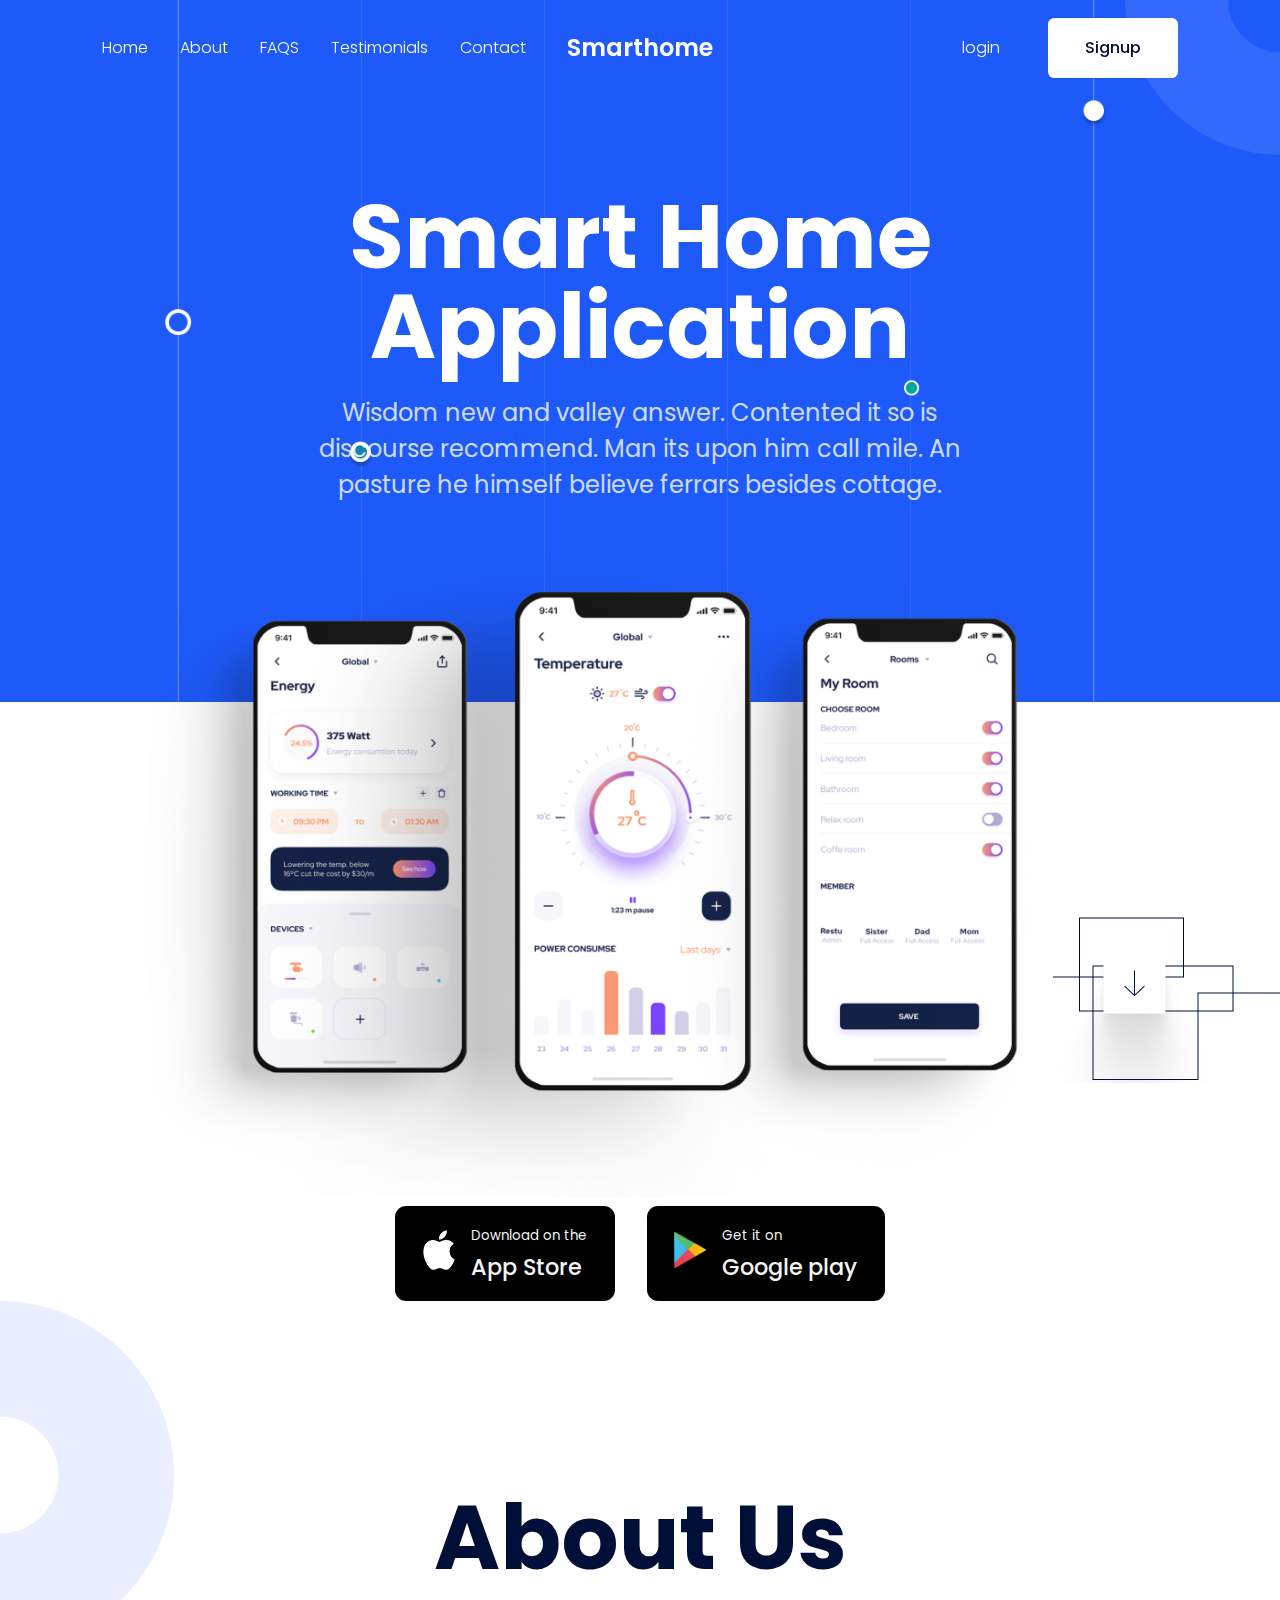
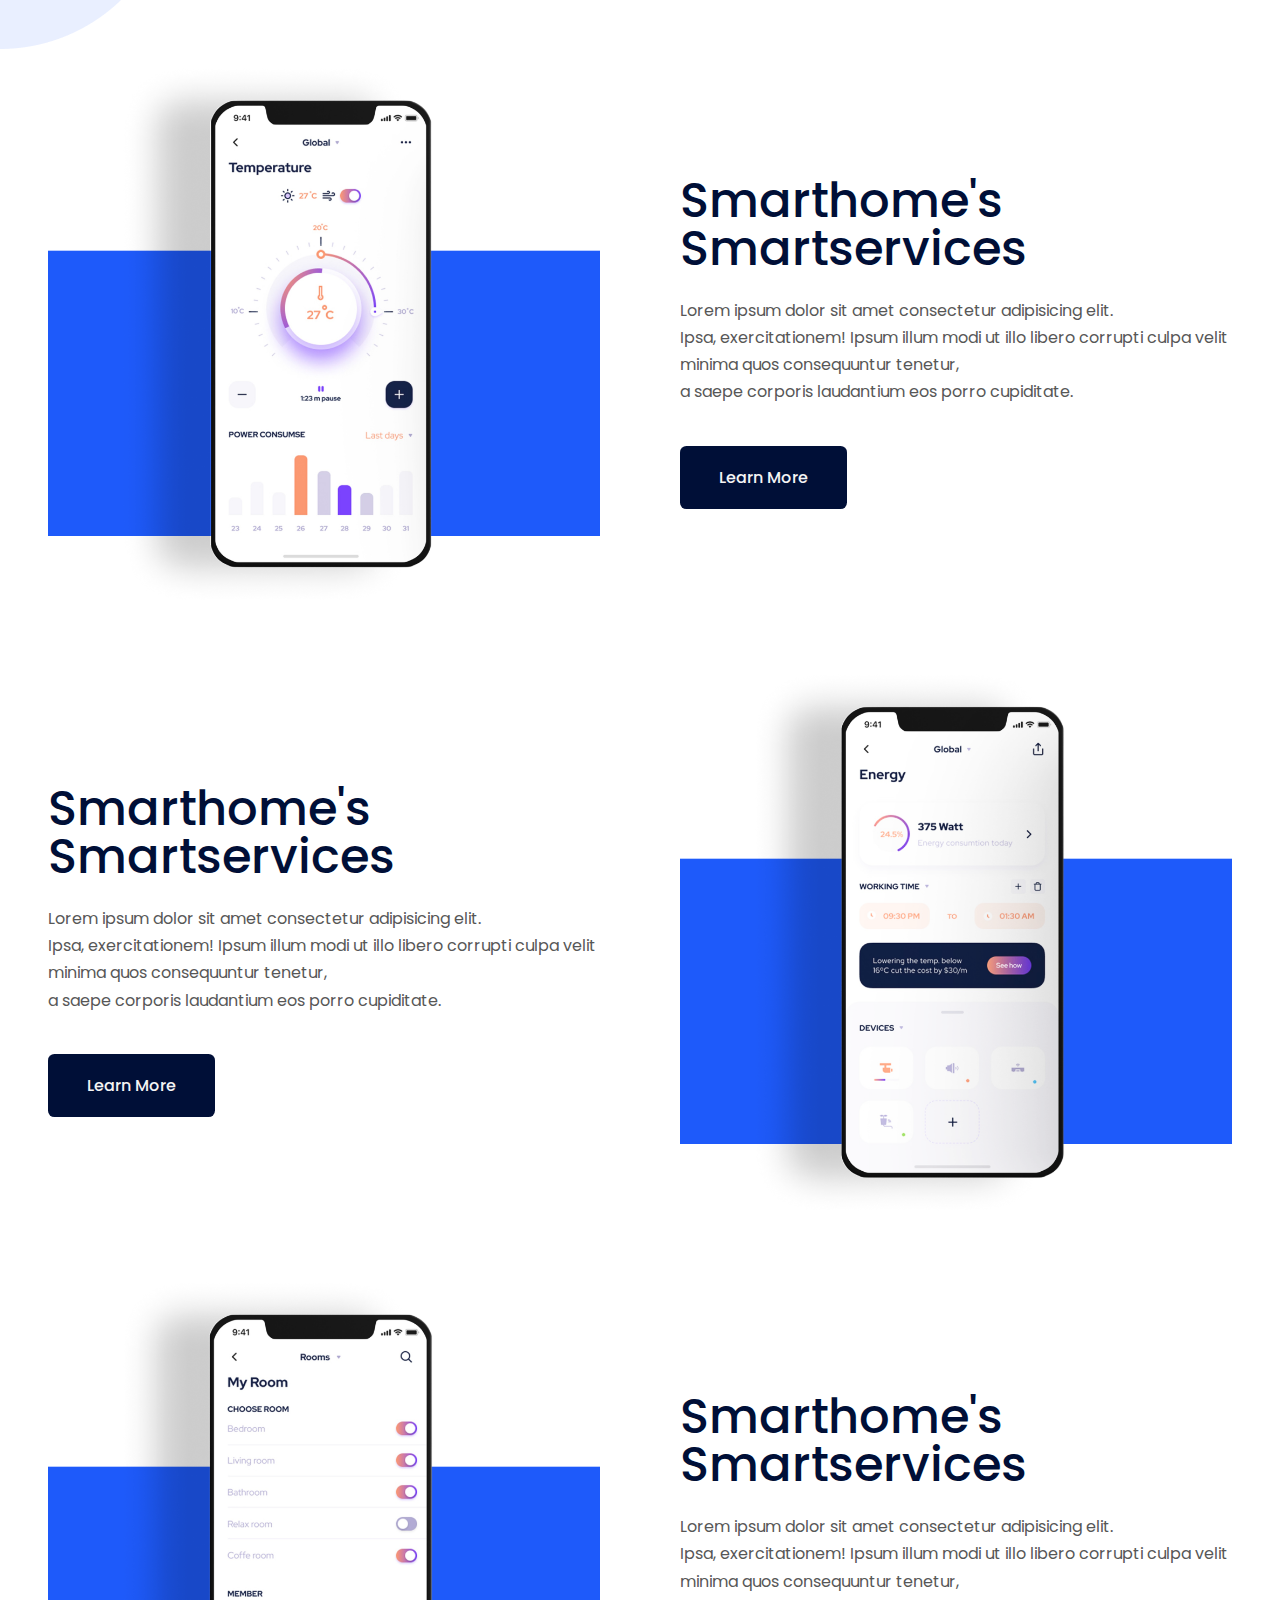
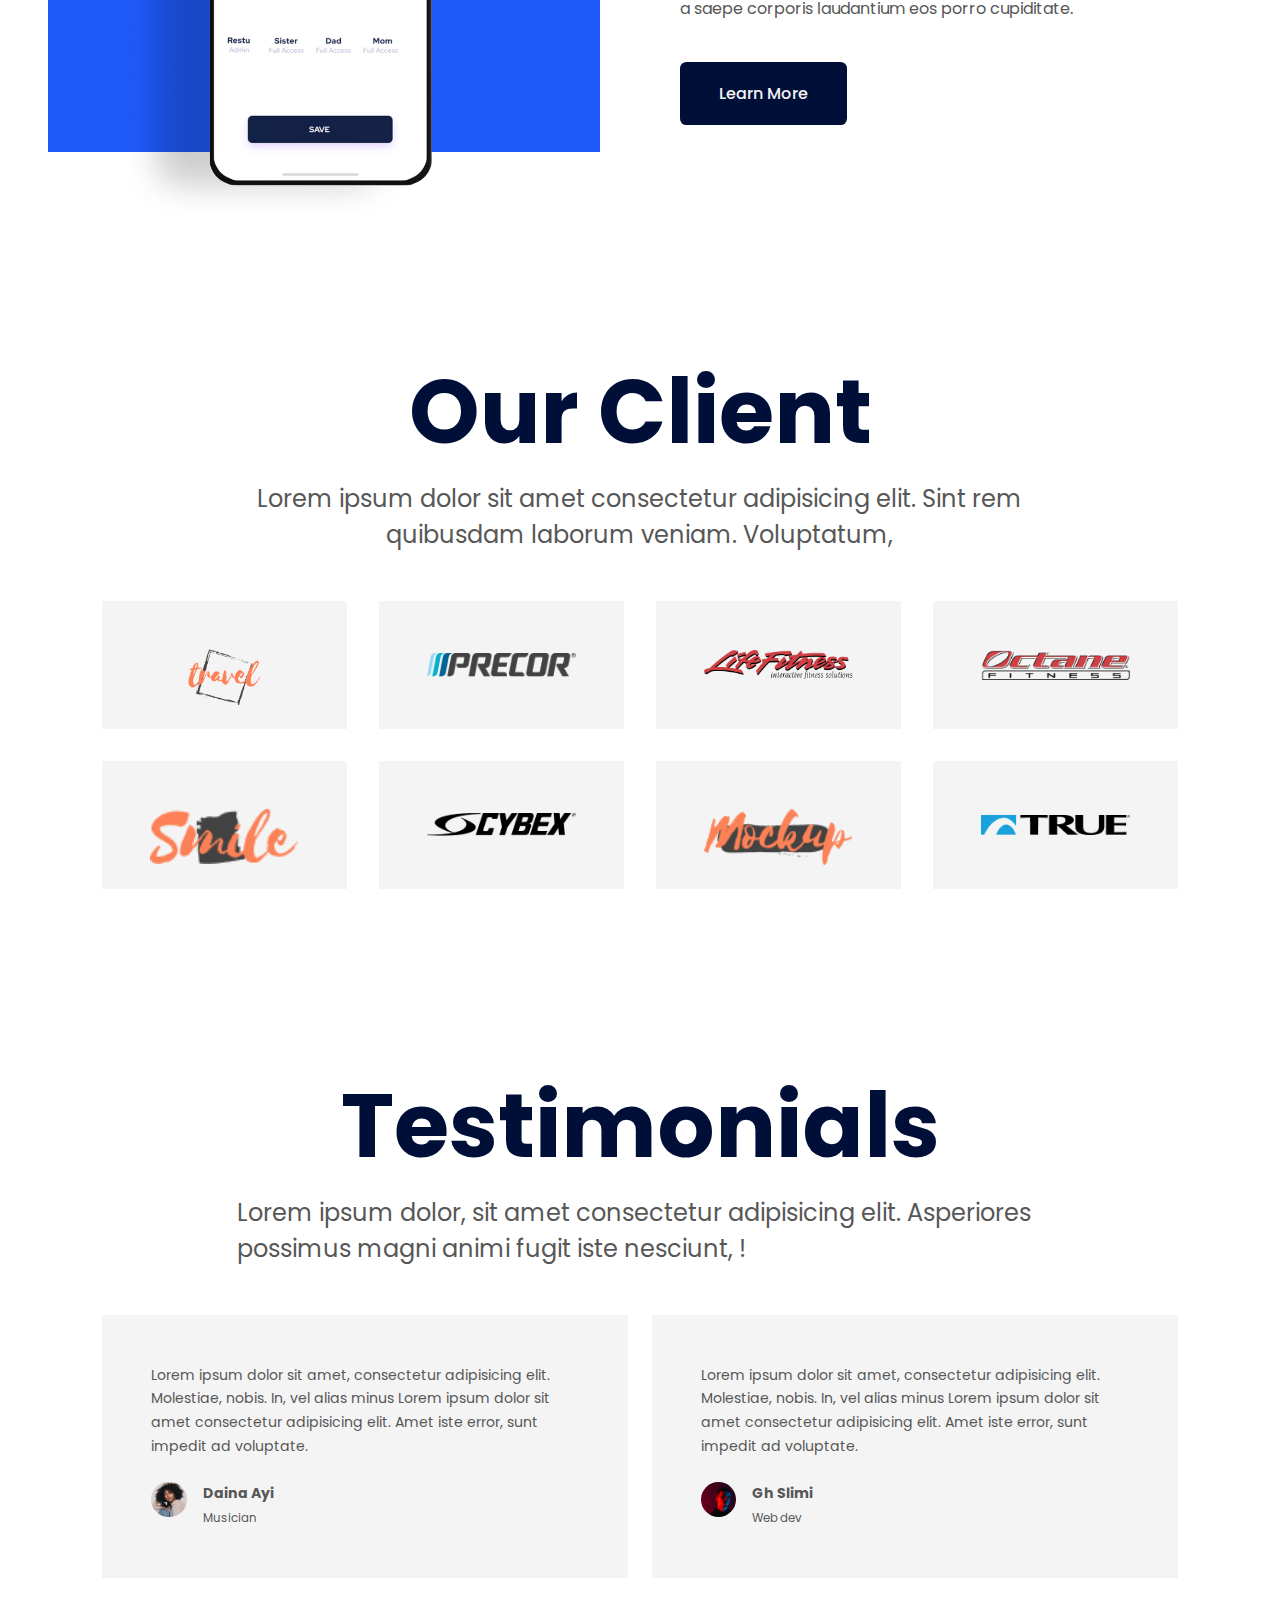
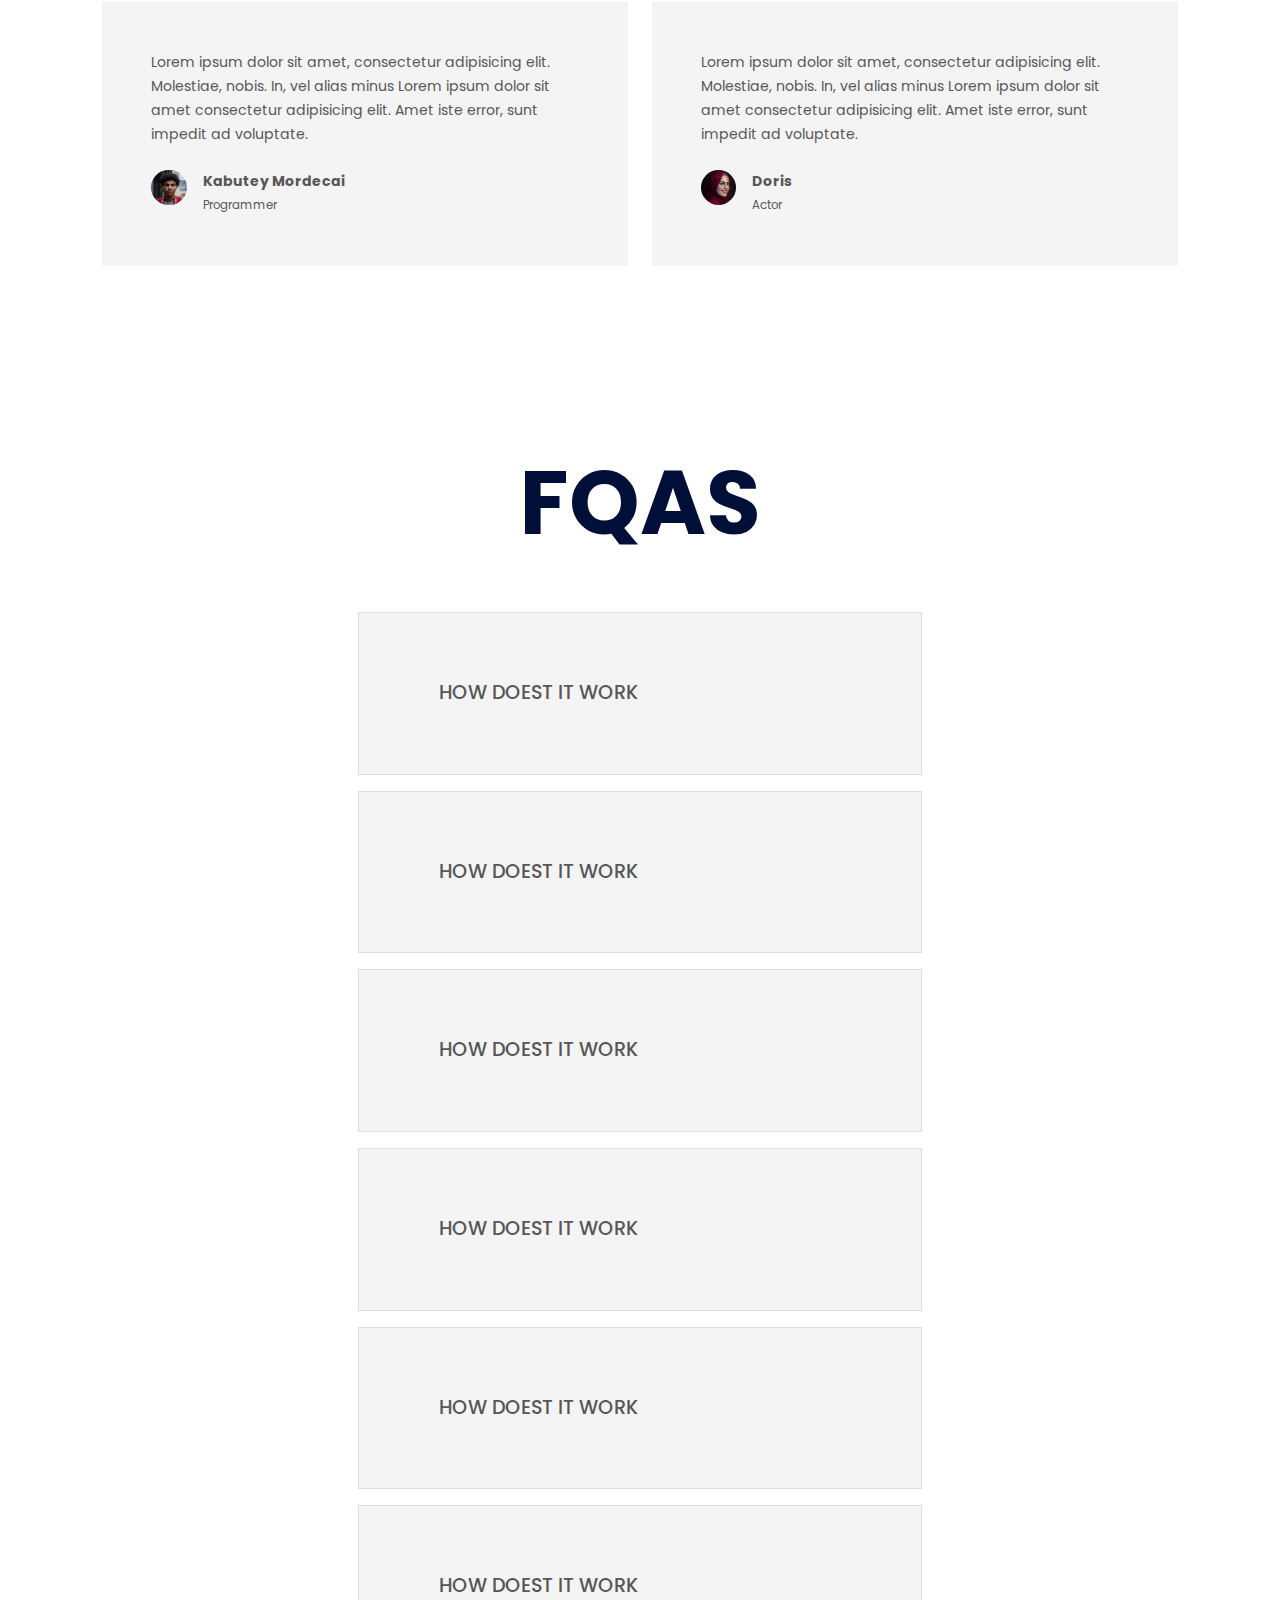
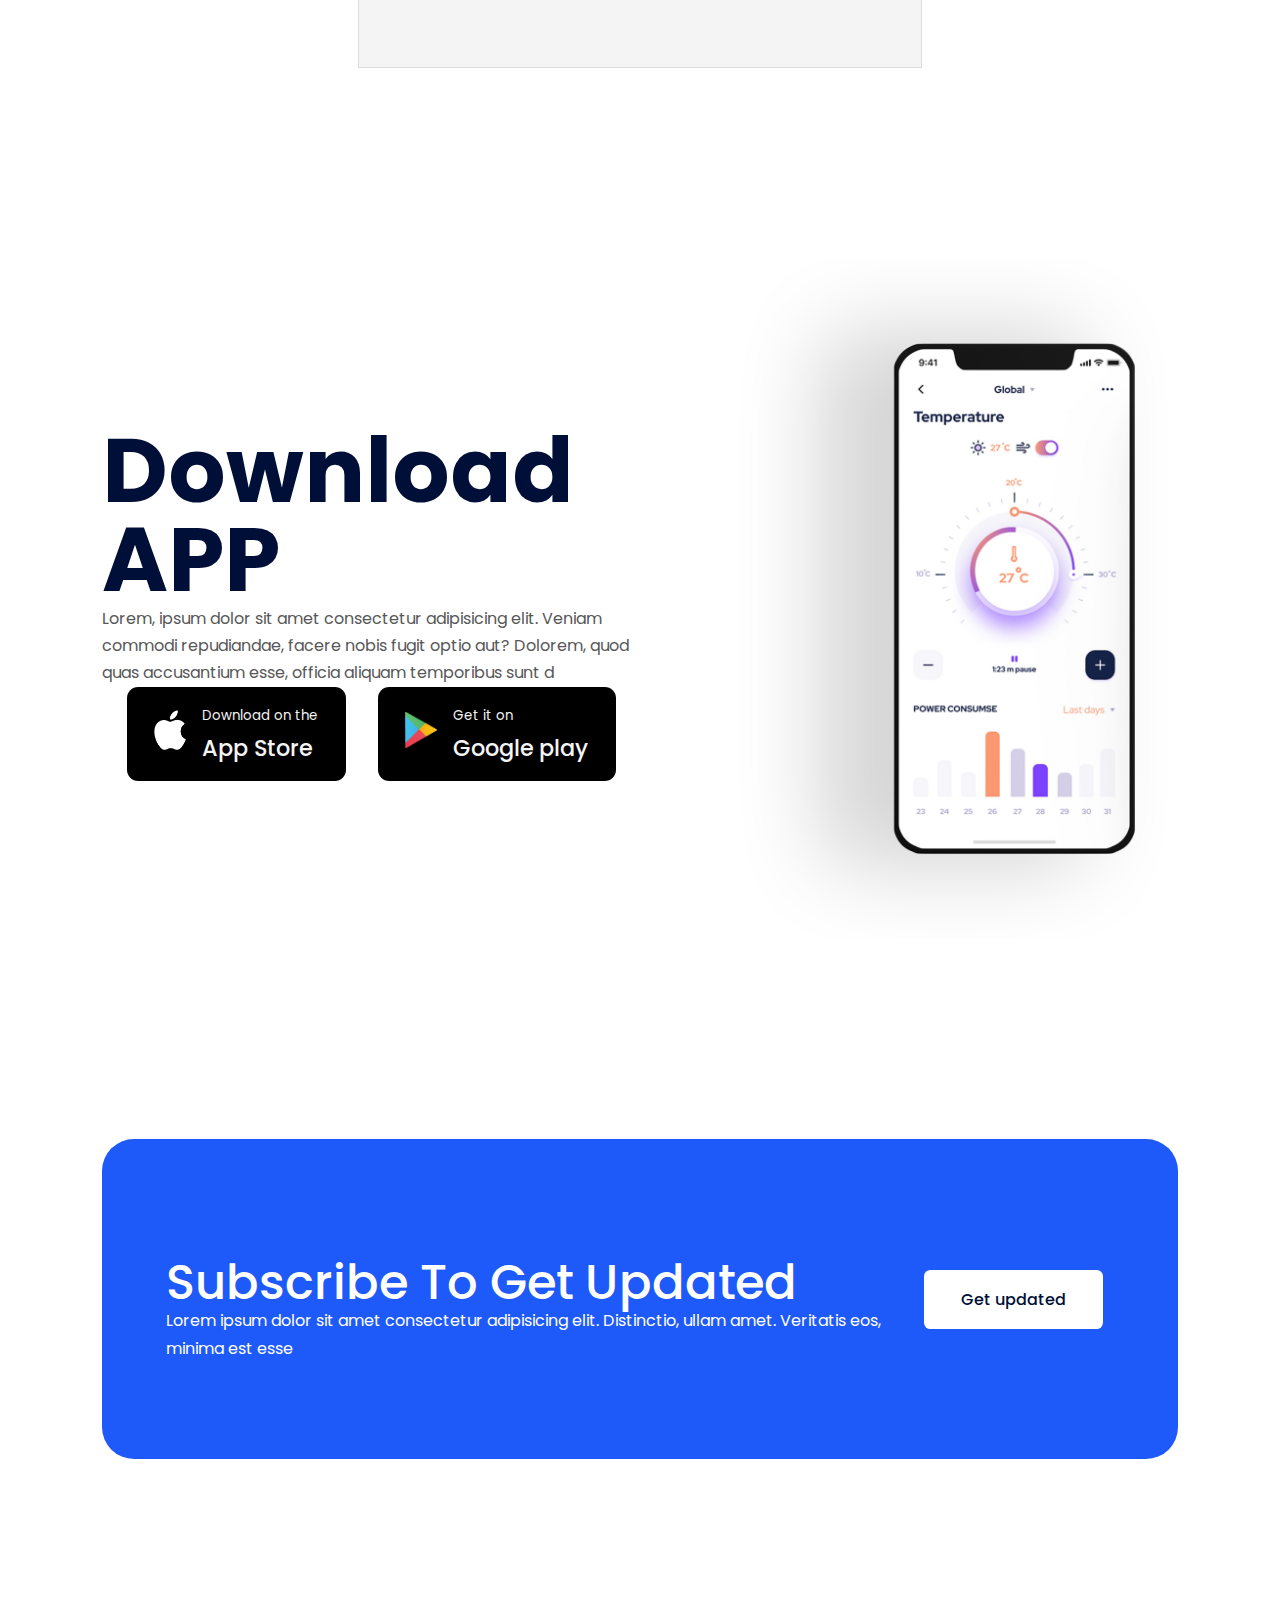
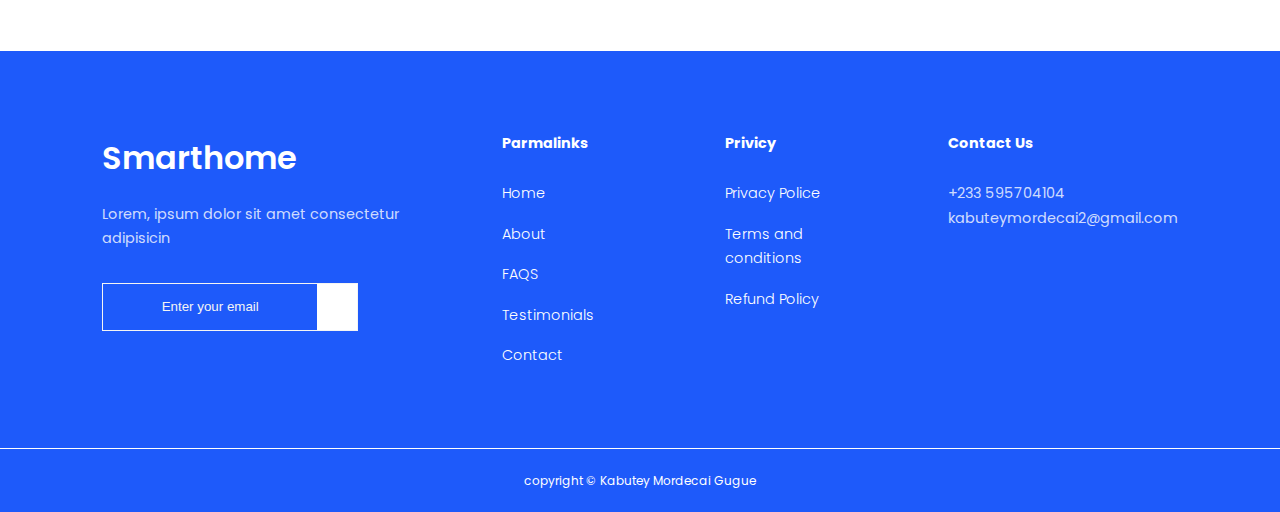
==== commit 99ebfaa2: "css" ====
--- a/index.html
+++ b/index.html
@@ -32,7 +32,7 @@
           <li><a href="index.html#about">About</a></li>
           <li><a href="index.html#faqs">FAQS</a></li>
           <li><a href="#testimonials">Testimonials</a></li>
-          <li><a href="contact.html" target="_blank">Contact</a></li>
+          <li><a href="contact.html">Contact</a></li>
         </ul>
         <a href="index.html" class="nav__logo"><h3>Smarthome</h3></a>
 
--- a/contact.css
+++ b/contact.css
@@ -13,6 +13,20 @@
   display: grid;
   grid-template-columns: 20rem auto;
   gap: 5rem;
+}
+
+aside {
+  transition: all 400ms ease;
+  box-shadow: 0 1rem 1rem rgba(128, 128, 128, 0.865);
+}
+aside:hover{
+  box-shadow: 0 1rem 1rem var(--color-primary-variant);
+  background:var(--color-white);
+}
+
+form button{
+  margin-left: 18rem;
+  
 }
 #contact .container aside {
   background: var(--color-light);
@@ -82,6 +96,11 @@
   cursor: pointer;
 }
 
+.info a{
+  
+  color:var(--color-black);
+}
+
 /* /* ================ MEDIA QUERIES =============== ' */
 
 @media screen and (max-width: 600px) {
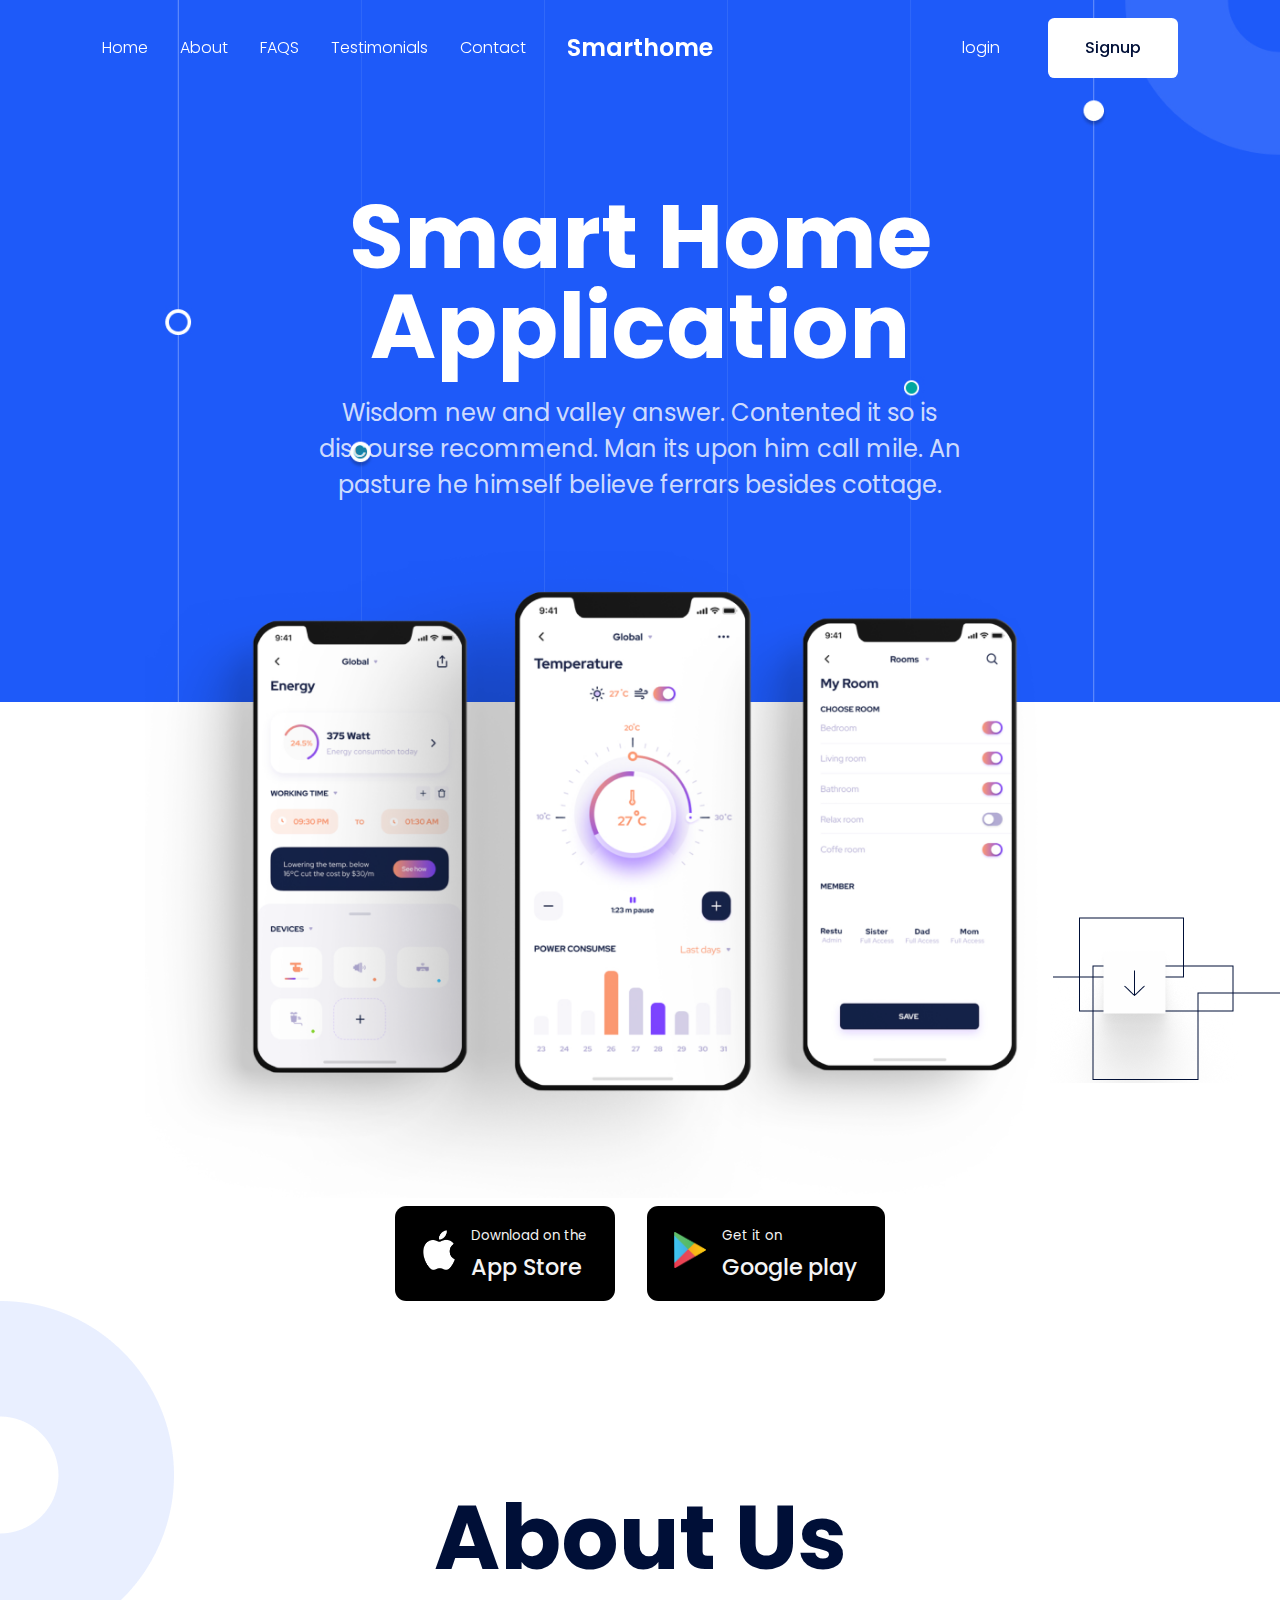
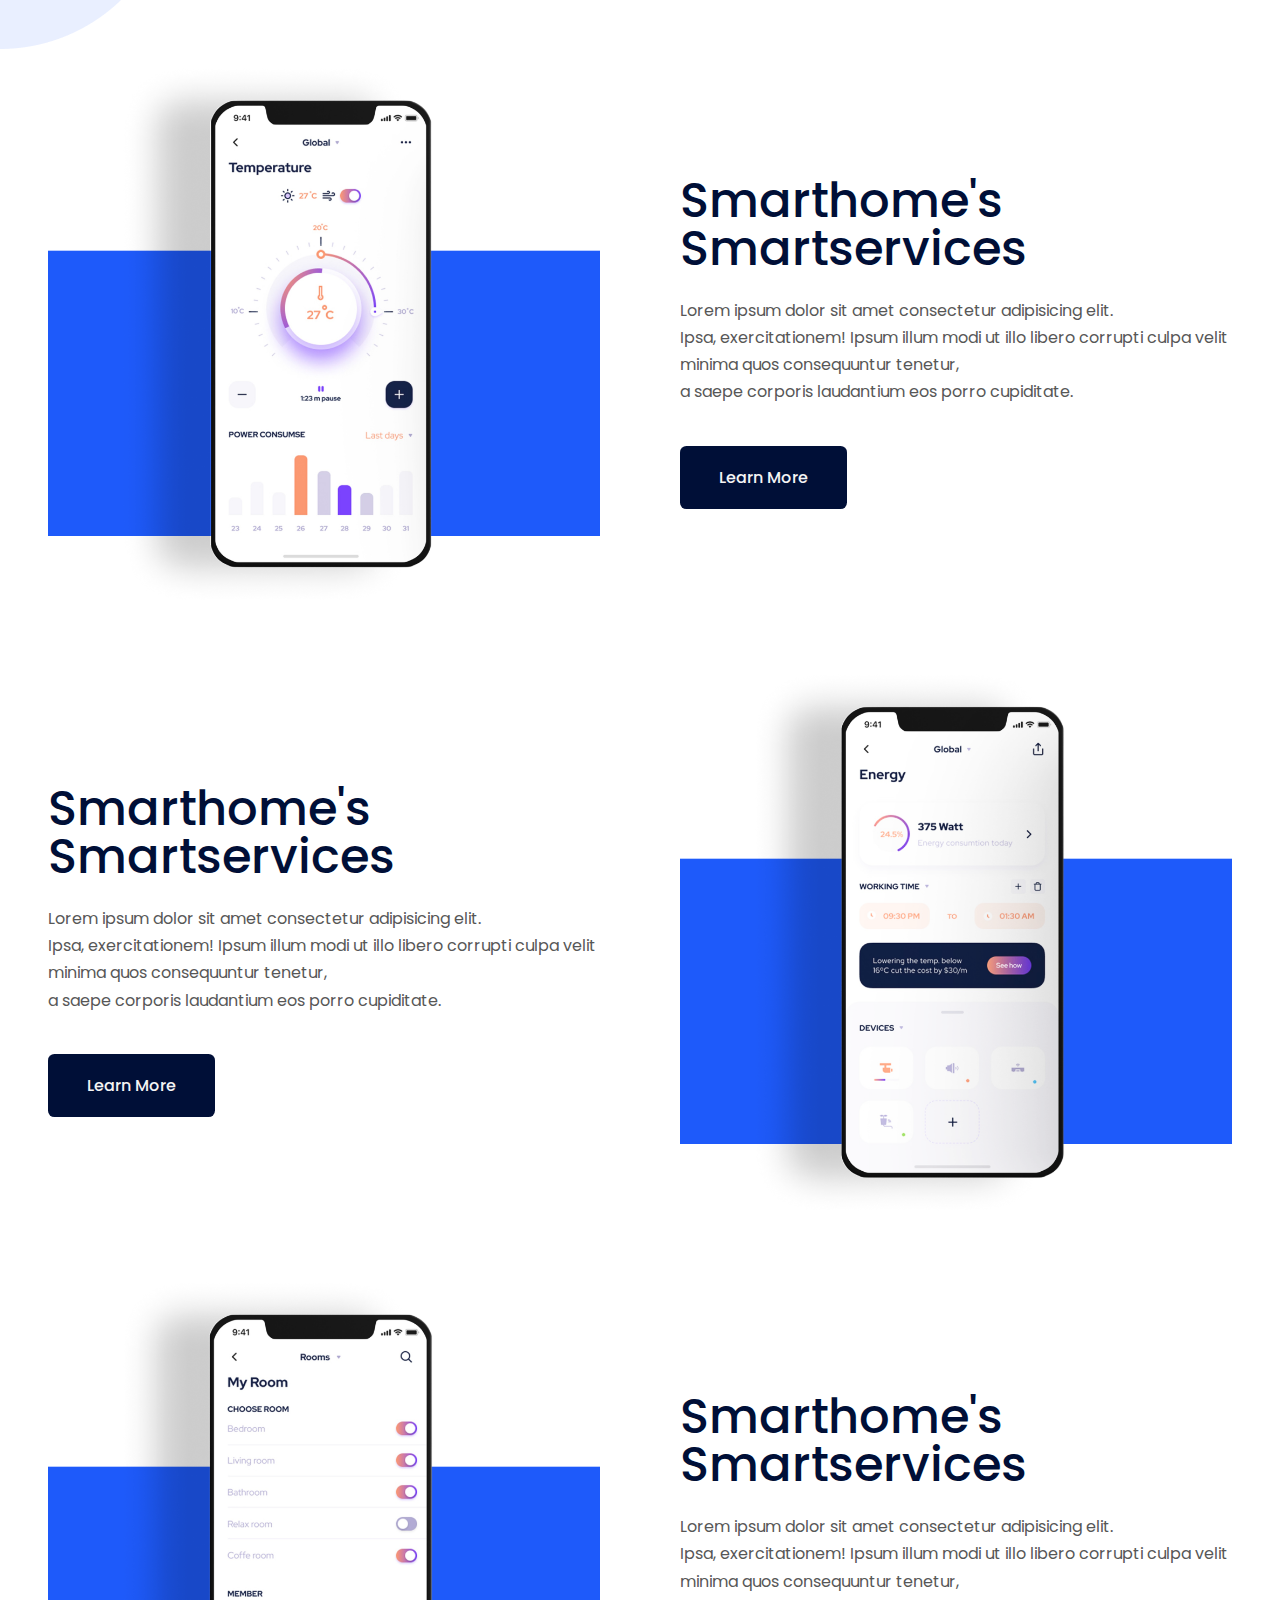
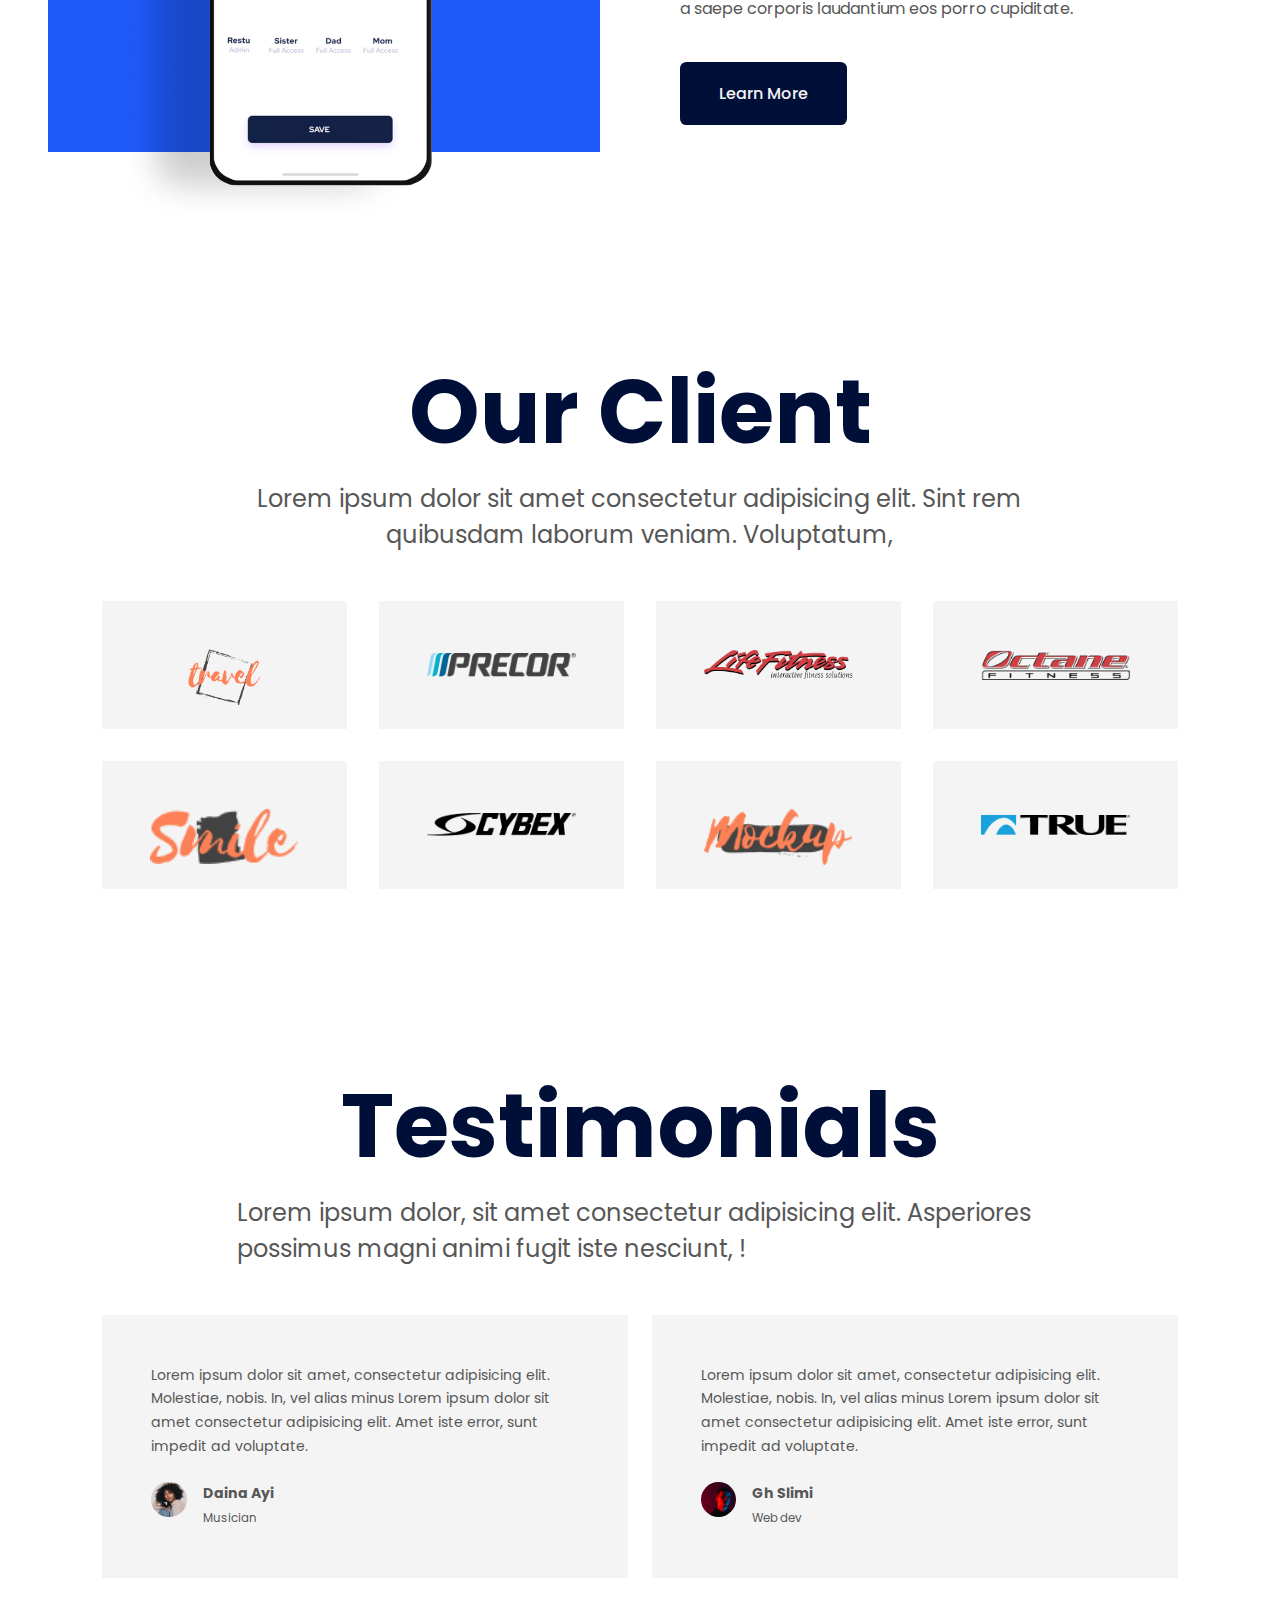
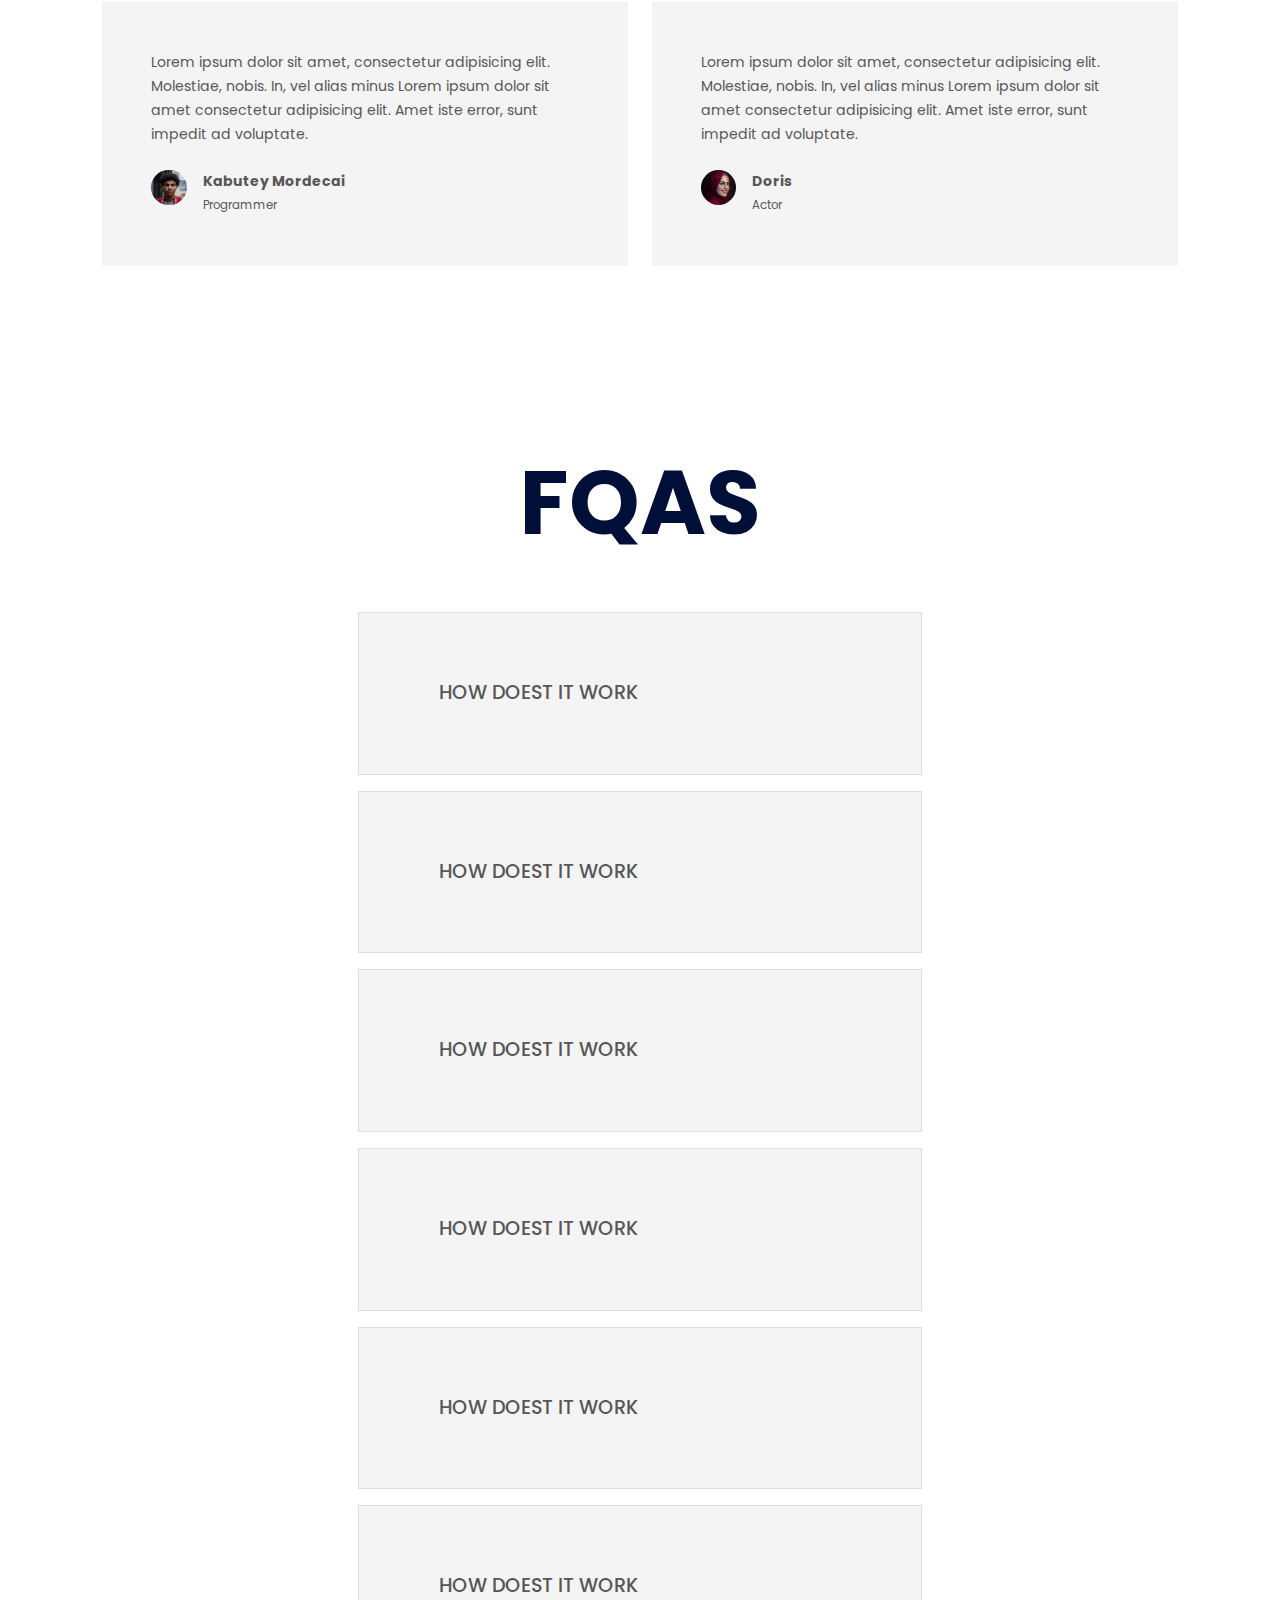
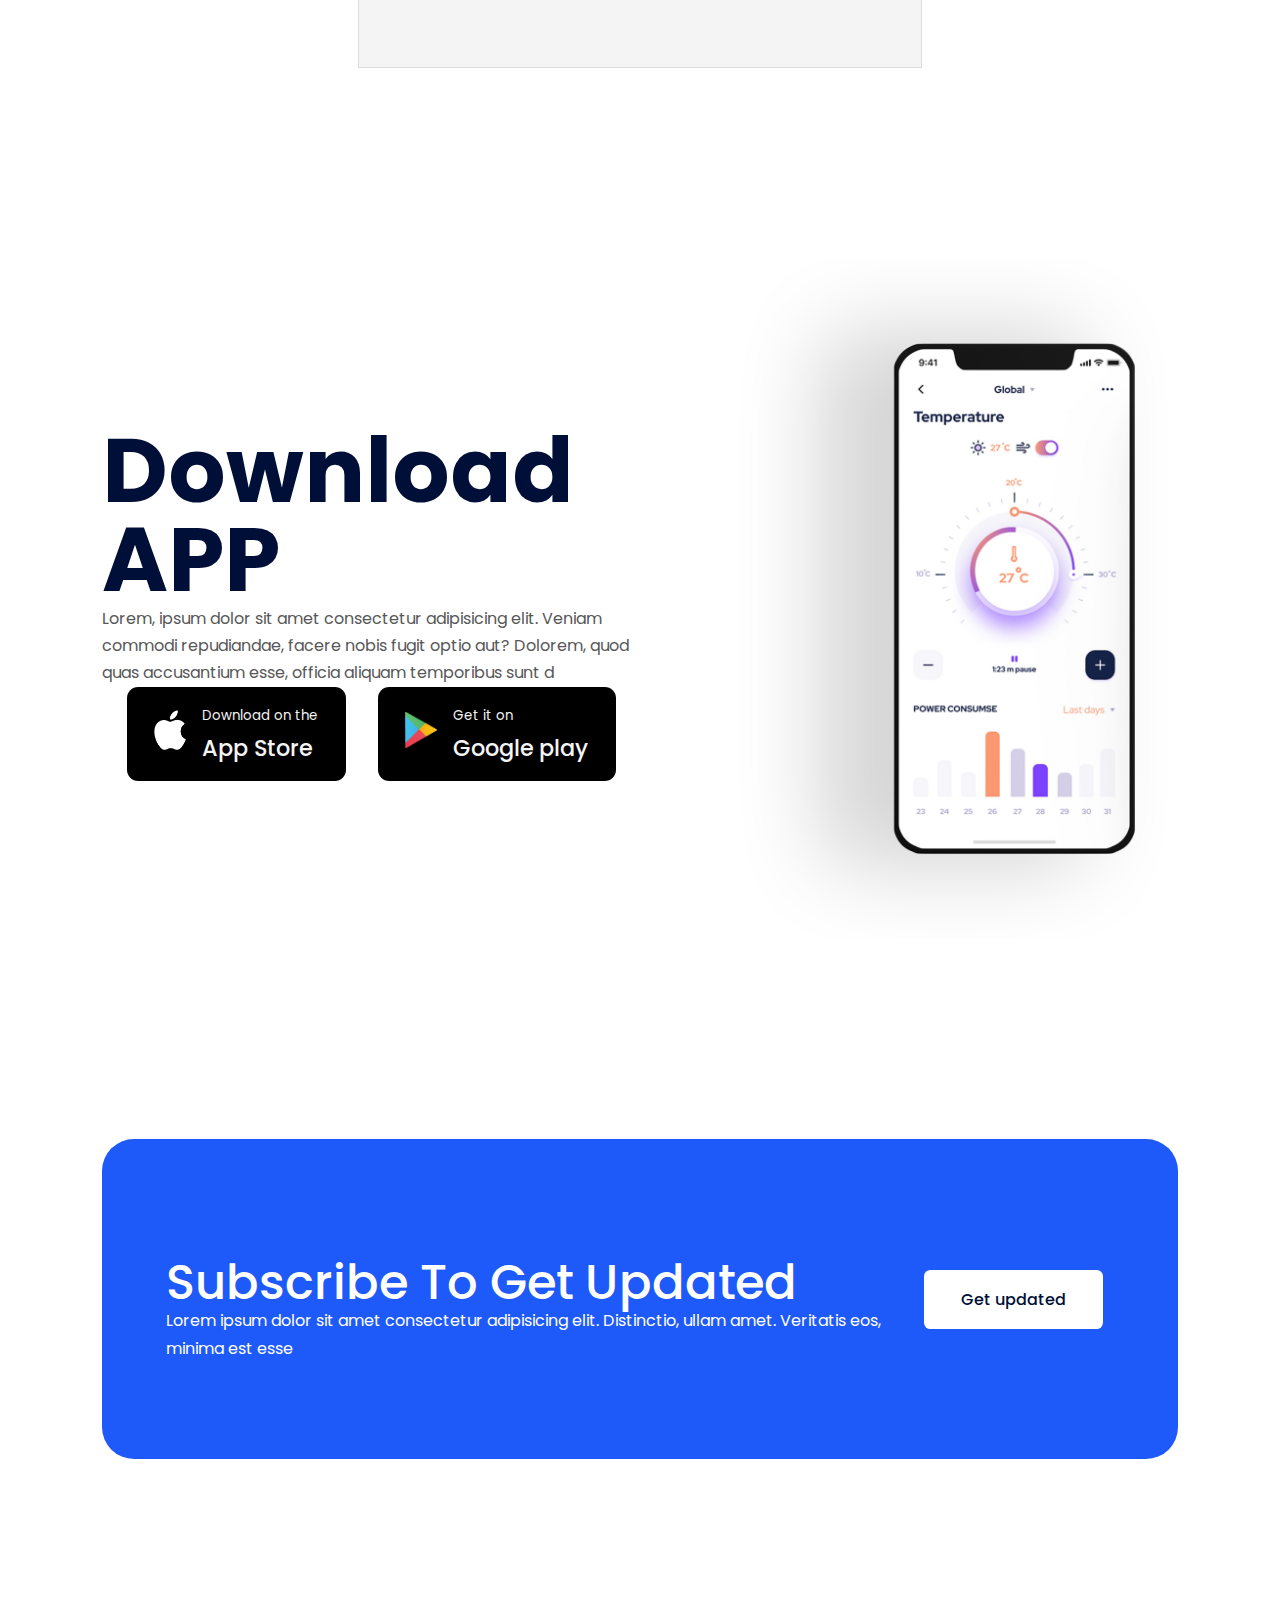
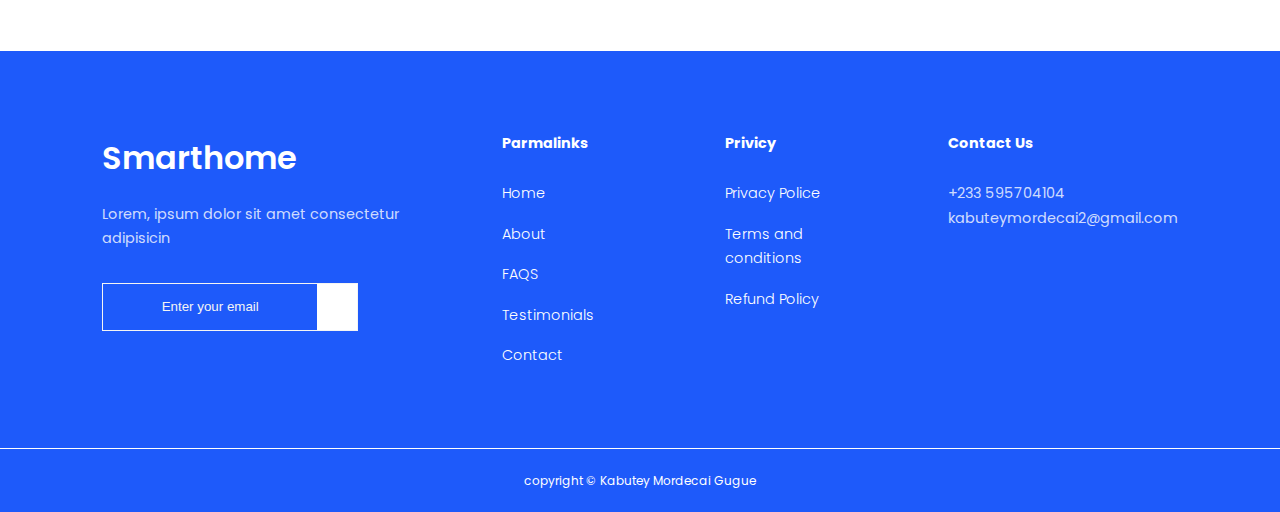
==== commit 657e1486: "favicon" ====
--- a/index.html
+++ b/index.html
@@ -23,6 +23,12 @@
     <!-- stylesheet link -->
     <link rel="stylesheet" href="style.css" />
     <link rel="stylesheet" href="contact.css">
+
+    <!-- facicon -->
+    <link rel="apple-touch-icon" sizes="180x180" href="./favicon/apple-touch-icon.png">
+<link rel="icon" type="image/png" sizes="32x32" href="./favicon/favicon-32x32.png">
+<link rel="icon" type="image/png" sizes="16x16" href="./favicon/favicon-16x16.png">
+<link rel="manifest" href="./favicon/site.webmanifest">
   </head>
   <body>
     <nav>
--- a/contact.css
+++ b/contact.css
@@ -107,5 +107,9 @@
   #contact .container {
     grid-template-columns: 1fr;
     gap: 2rem;
+    
   }
-}
+  #nav{
+    position: fixed;
+  }
+}